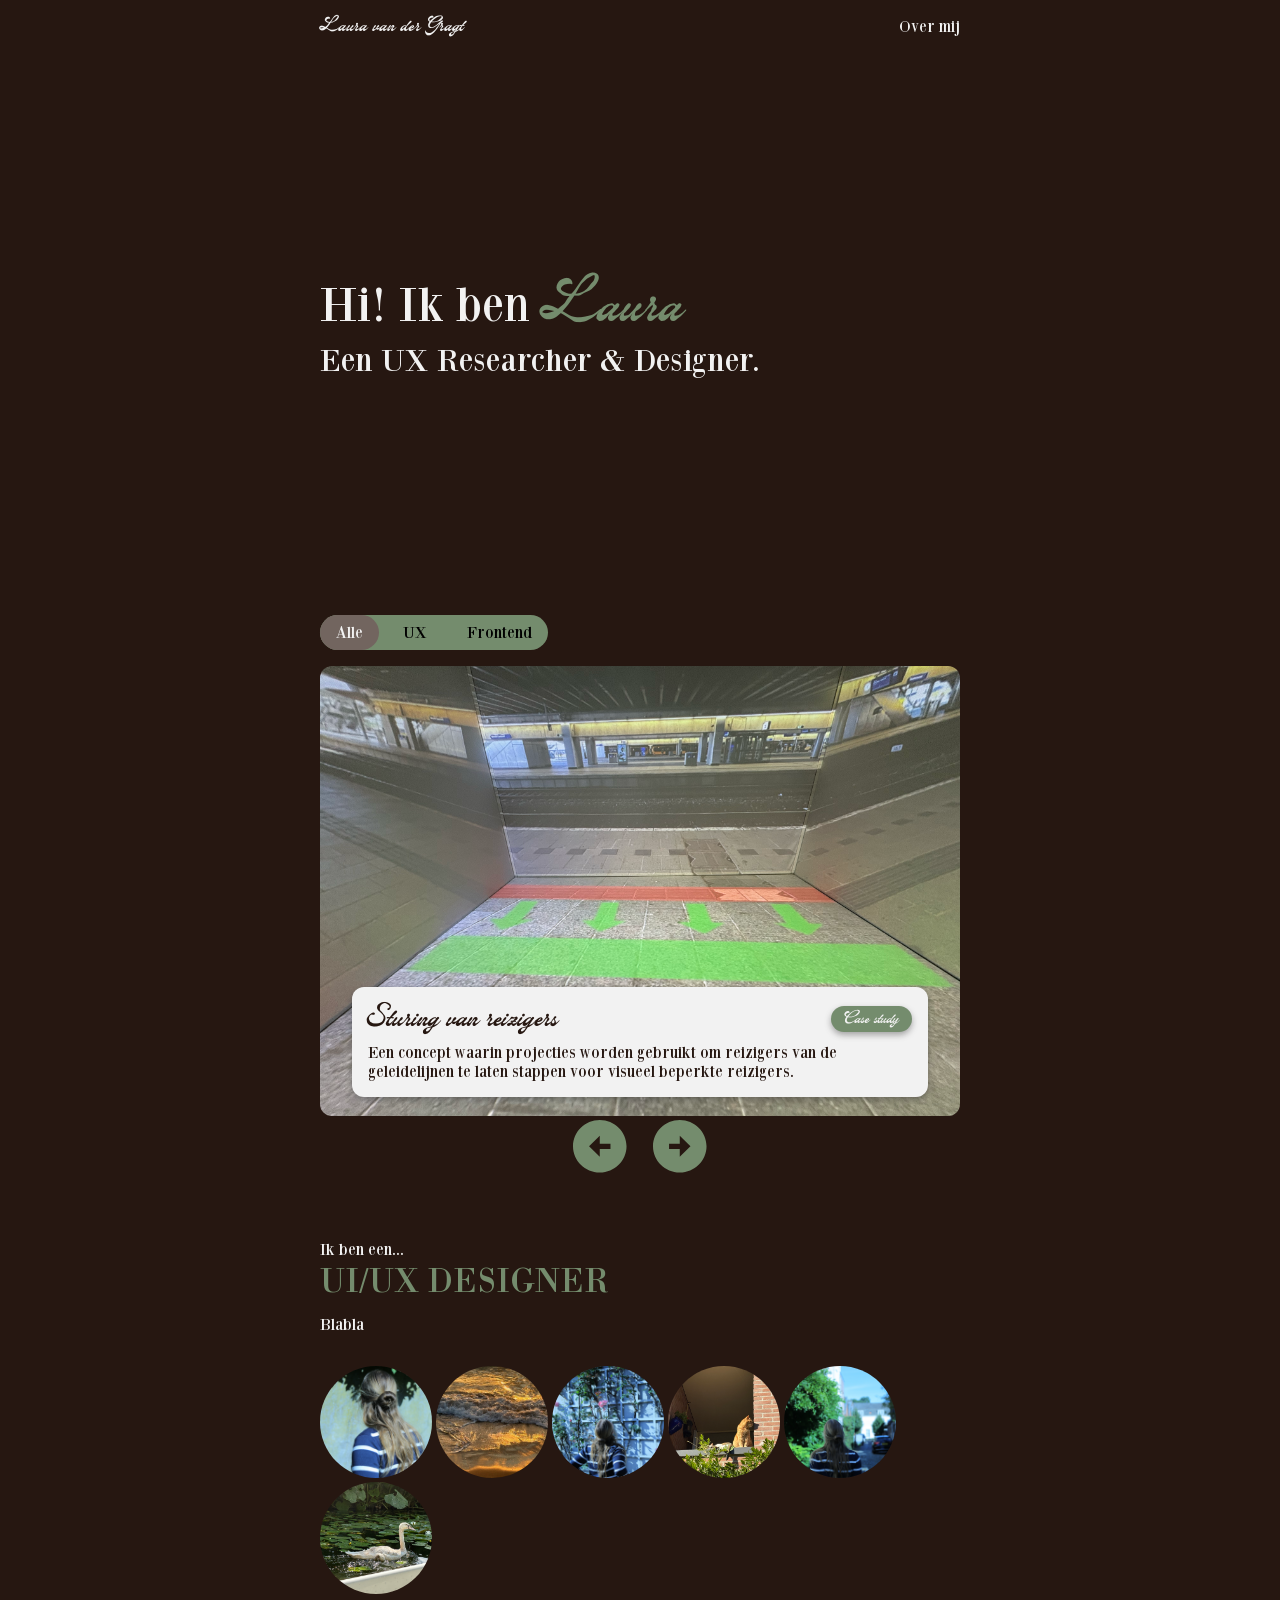
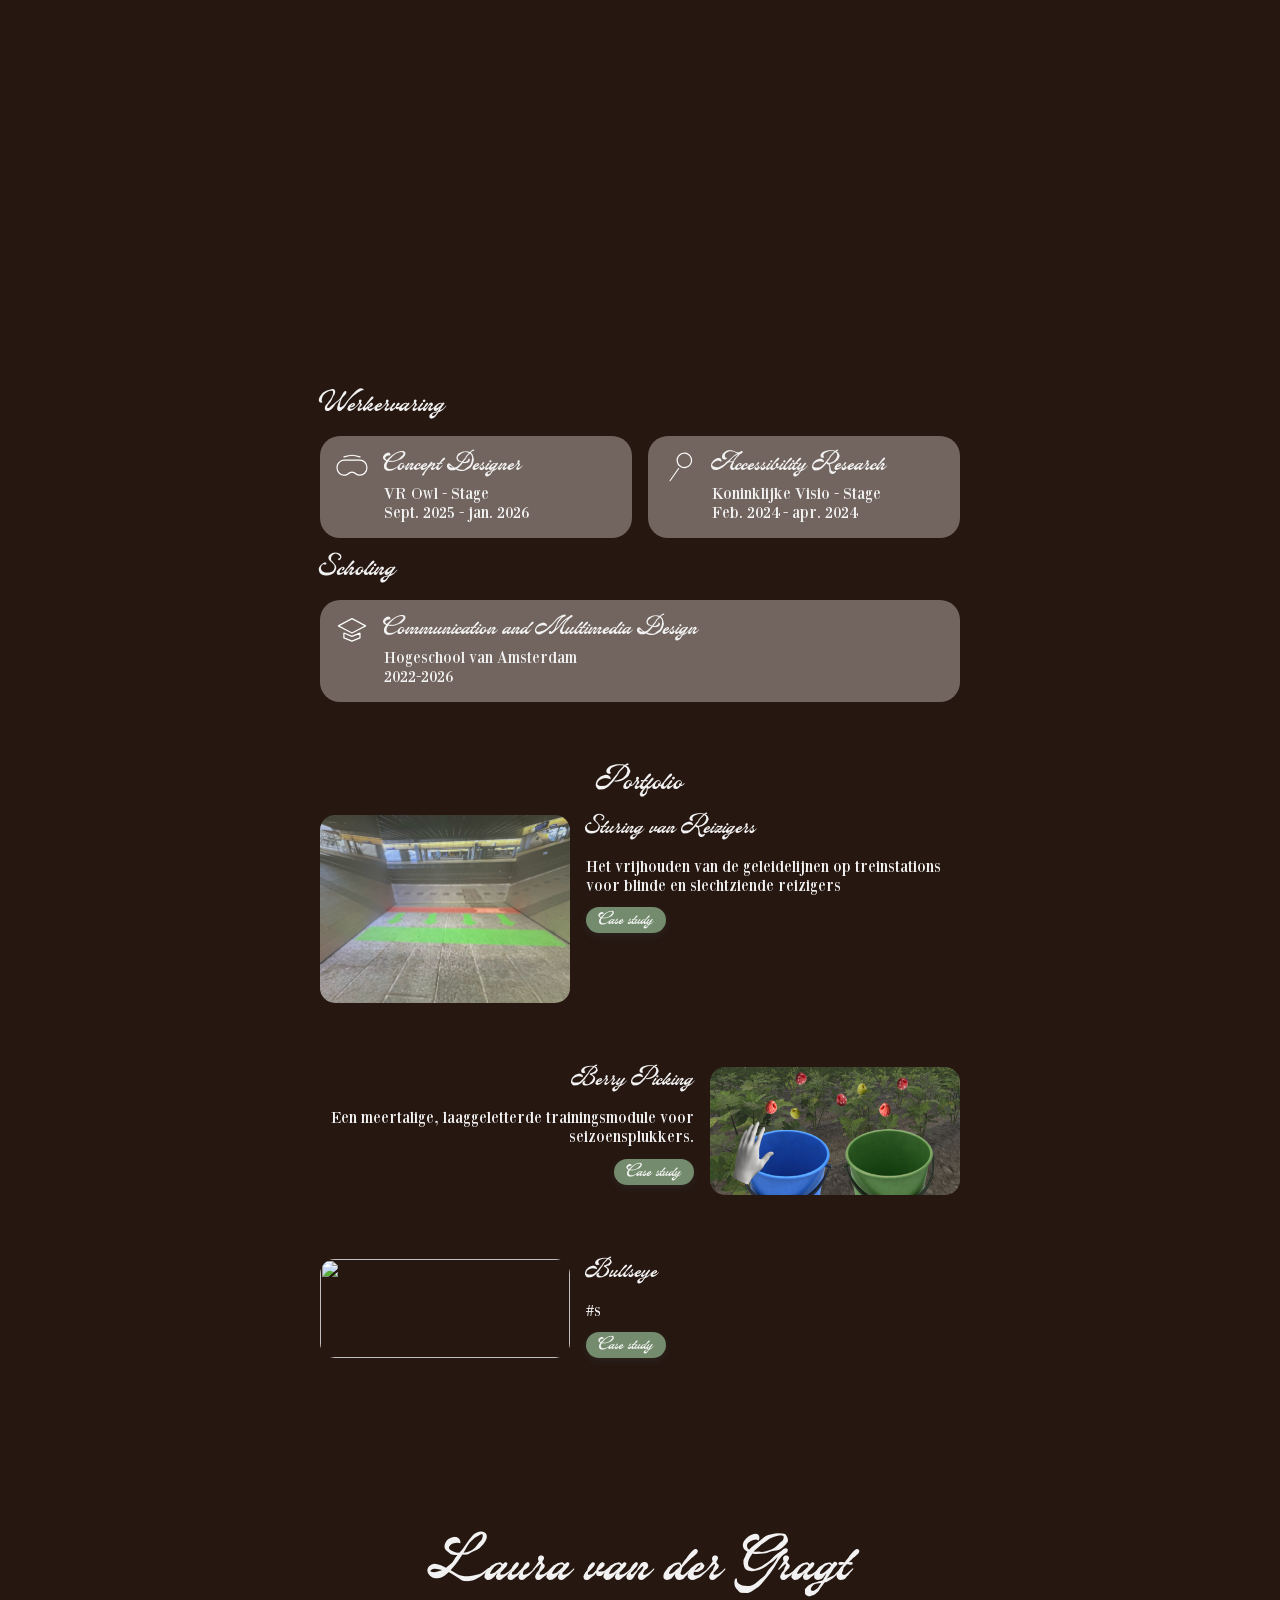
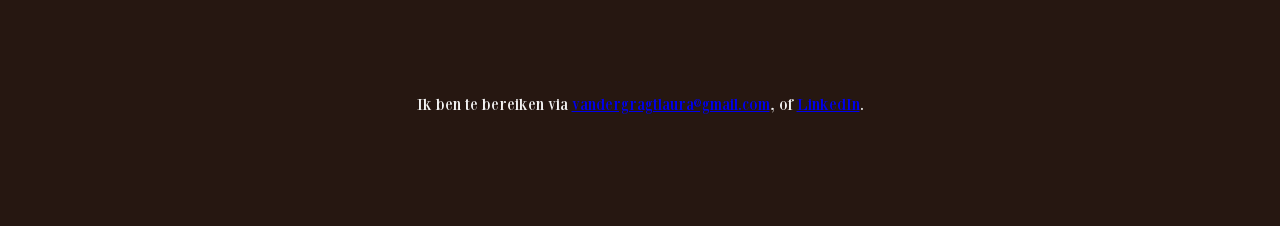
==== index.html @ 611a79f2 "imgabout" ====
<!DOCTYPE html>
<html lang="nl">

<head>
    <title>Laura van der Gragt</title>

    <meta charset="UTF-8">

    <link rel="stylesheet" type="text/css" href="./css/style.css">
    <link rel="stylesheet" type="text/css" href="./css/index.css"> 
    <link rel="icon" type="image/x-icon" href="./img/iconen-versie2/Logo.svg">

    <meta name="viewport" content="width=device-width, initial-scale=1" />
</head>

<body>
    <header>
        <nav>
            <a href="#">Laura van der Gragt</a>
            <ul>
                <li>
                    <a href="#about">Over mij</a>
                </li>
            </ul>   
        </nav>
    </header>

    <main>
        <h1>Portfolio projecten van Laura van der Gragt</h1>

        <section class="intro">
            <h2>Hi! Ik ben <span class="highlight">Laura</span></h2>
            <h3>Een UX Researcher & Designer.</h3>

        
        </section>
        
        <section class="portfolio">
            <nav class="widget">
                <button class="widget-option" data-filter="all">Alle</button>
                <button class="widget-option" data-filter="ux">UX</button>
                <button class="widget-option" data-filter="frontend">Frontend</button>
            </nav>
        
            <section class="project-slider" aria-label="Portfolio projecten">
                <!-- <nav class="widget">
                    <button class="widget-option" data-filter="all">Alle</button>
                    <button class="widget-option" data-filter="code">Code</button>
                    <button class="widget-option" data-filter="ux">UX</button>
                </nav> -->
                
                <article class="project-slide" data-category="ux">
                    <figure>
                        <img src="./img/sturing-1.png" alt="Afbeelding van Sturing van reizigers">
                        <figcaption>
                            <h3>Sturing van reizigers</h2>
                            <p>Een concept waarin projecties worden gebruikt om reizigers van de geleidelijnen te laten stappen voor visueel beperkte reizigers.</p>

                            <a href="./html/sturing.html" class="button-container">Case study</a>
                        </figcaption>
                    </figure>
                </article>

                <article class="project-slide" data-category="ux">
                    <figure>
                        <img src="./img/berrypicking-2.png" alt="Afbeelding van Mario platformer game">
                        <figcaption>
                            <h3>Berry picking in VR</h2>
                            <p>Een meertalige, laaggeletterde trainingsmodule voor seizoensplukkers.</p>

                            <a href="./html/berrypicking.html" class="button-container">Case study</a>
                        </figcaption>
                    </figure>
                </article>

                <article class="project-slide" data-category="frontend">
                    <figure>
                        <img src="./img/Bullseye/Erika-shot.png" alt="Afbeelding van VR project Bullseye">
                        <figcaption>
                            <h3>Bullseye</h2>
                            <p>Bullseye is een VR schietspel waarin 6 targets op je af komen rennen of op je schieten die jij vervolgens eerst neer moet schieten.</p>

                            <a href="./html/bullseye.html" class="button-container">Case study</a>
                        </figcaption>
                    </figure>
                </article>
            </section>

        
            <!-- Knoppen -->
            <nav class="slider-controls" aria-label="Navigatie">
                <button class="prev" aria-label="Vorige project">
                    <img src="./img/icons-2026/arrow-left.svg" alt="Icoon naar links">
                </button>
                <button class="next" aria-label="Volgende project">
                    <img src="./img/icons-2026/arrow-right.svg" alt="Icoon naar rechts">
                </button>
            </nav>
        </section>
        
        <section class="about"  id="about">
            <setion class="headings-outer">
                <h2>
                Ik ben een...
                    <div class="headings-inner">
                        <span>
                            UI/UX Designer <br />
                            UI/UX Researcher <br />
                            Accessibility Designer <br />
                            Immersive Designer <br />
                            Front-end Developer <br />
                        </span>
                    </div>
                </h2>
            </setion>

            <p>Blabla</p>
            
            
            <section class="aboutphoto">
                <img src="./img/about-photos/6R4A8040 2.JPG" alt="">
                <img src="./img/about-photos/4676ab21-da61-4641-99f3-21b4b6122772.JPG" alt="">
                <img src="./img/about-photos/6R4A8093 2.JPG" alt="">
                <img src="./img/about-photos/IMG_2892.jpeg" alt="">
                <img src="./img/about-photos/6R4A8136 2.JPG" alt="">
                <img src="./img/about-photos/IMG_2188.jpeg" alt="">
            </section>

            <section>
                <h3>Werkervaring</h3>
                <ul class="ervaring-grid">
                    <li>
                        <h4>Concept Designer</h4>
                        <img src="img/icons-2026/vr.svg" alt="Icoon van een VR-bril">
                        <p>VR Owl - Stage
                        Sept. 2025 - jan. 2026</p>
                    </li>
                    <li>
                        <h4>Accessibility Research</h4>
                        <img src="img/icons-2026/interview.svg" alt="Icoon van een vergrootglas">
                        <p>Koninklijke Visio - Stage
                        Feb. 2024 - apr. 2024</p>
                    </li>
                </ul>
            </section>

            <section>
                <h3>Scholing</h3>
                <ul class="ervaring-grid">
                    <li>
                        <h4>Communication and Multimedia Design</h4>
                        <img src="img/icons-2026/scholing.svg" alt="Icoon van een afstudeerhoed">
                        <p>Hogeschool van Amsterdam
                        2022-2026</p>
                    </li>
                </ul>
            </section>
        </section>

        <section class="portfolioprojectcontainer">
            <h2>Portfolio</h2>

            <section class="portfolioproject">
                <img src="./img/sturing-1.png" alt="">
                <section>
                    <h3>Sturing van Reizigers</h3>
                    <p>Het vrijhouden van de geleidelijnen op treinstations voor blinde en slechtziende reizigers</p>
                    <a href="./html/sturing.html" class="button-container">Case study</a>
                </section>
                
            </section>

            <section class="portfolioproject">
                <img src="./img/berrypicking-2.png" alt="">
                <section>
                    <h3>Berry Picking</h3>
                    <p>Een meertalige, laaggeletterde trainingsmodule voor seizoensplukkers.</p>
                    <a href="./html/berrypicking.html" class="button-container">Case study</a>
                </section>
                
            </section>

            <section class="portfolioproject">
                <img src="./img/Bullseye/Erika-shot.png" alt="">
                <section>
                    <h3>Bullseye</h3>
                    <p>#s</p>
                    <a href="./html/bullseye.html" class="button-container">Case study</a>
                </section>
                
            </section>

        </section>
         
    </main>

    <footer>
        <h2>Laura van der Gragt</h2>
        <!-- <h3>Socials</h3> -->
        <p>Ik ben te bereiken via <a href= "mailto: vandergragtlaura@gmail.com"> vandergragtlaura@gmail.com</a>, of <a href="https://www.linkedin.com/in/laura-van-der-gragt/" target="_blank">LinkedIn</a>.</p>
    </footer>

    <script src="./js/script.js"></script>
    <script src="./js/contact.js"></script>
</body>
---- css/style.css ----
@charset "UTF-8";

* {
    box-sizing: border-box;
    padding: 0;
    margin: 0;
}

:root {
    --header-color: #F2F2F2;
    --header-hover: #;
    --highlight: #748C6D;

    --main-color: #F2F2F2;
    --main-hover: #;
    
    --background-color: #261711;

    --ervaring-background: #72655F;

    --figcaption-a:#748C6D;
    --figcaption-a-hover: #72655F;

}

@font-face {
    font-family: "BodoniXT";
    src: url(../fonts/BodoniXT.ttf);
}

@font-face {
    font-family: "Montella";
    src: url(../fonts/Montella\ Cracken.otf);
}

body {
    background-color: var(--background-color);
    width: 85%;
    margin: auto;
    /* display: flex; */
    /* align-items: center;
    justify-content: center; */
}

html {
  scroll-behavior: smooth;
}

img {
    width: 100%;
}





h1, h2, h3, h4, p {
    color: var(--header-color);
    font-weight:lighter;
}

h1, h2, h3, h4 {
    font-family: "Montella";
}

p {
    font-family: "BodoniXT";
}  


header {
    position: sticky; 
    z-index: 1000; 
    padding: 1em 0 0 0;
}

/* Stijl voor de navigatie */
header nav {
    display: flex;
    justify-content: space-between; 
    align-items: center; 

    font-size: 1.em;
}

/* Logo */
header nav > a {
    color: var(--main-color);
    text-decoration: none; 

    font-family: "Montella";
}

/* Stijl voor de navigatielinks */
header nav ul {
    list-style: none; 
    display: flex; 
    gap: 1.5rem; 
}

header nav ul a, header nav button {
    font-family: "BodoniXT";

    text-decoration: none; 
    color: var(--main-color); 
    /* font-size: 1rem; */
    /* transition: color 0.3s ease;  */
}

/* header nav ul a:hover, header nav button:hover {
    color: var(--header-hover-color-text); 
} */

main > section {
    margin-top: 4em;
}


.highlight {
    font-family:"Montella";
    color: var(--highlight);
} 

.intro h2, .intro h3 {
    font-family: "BodoniXT";
}


/* Case study knop */
.button-container {
    text-align: center;
    align-self: center;

    display: table;
    margin: 0 0 0 auto;
    right: 0;
    padding: .3em 1em;

    border-radius: 36px;
    background-color: var(--figcaption-a);

    text-decoration: none;
    font-family: "Montella";
    color: var(--main-color);
    font-weight: lighter;
    font-size:smaller;
    
    filter:
    drop-shadow(0 3px 3px #3333336a);
}








.ervaring-grid {
    display: flex;
    justify-content: left;
    align-items: center;

    flex-direction: column;

    gap: 1em;

    margin: 1em 0 1em 0
}

.ervaring-grid li {
    display: grid;
    grid-template-columns: 3em auto;
    grid-template-rows: auto auto;

    width: 100%;

    background-color: var(--ervaring-background);

    padding: 1em;
    border-radius: 20px;
}



.ervaring-grid h4 {
    font-size: 1.2em;
    font-family: "Montella"
}

.ervaring-grid p {
    white-space: pre-line;
    grid-row: 2;
    grid-column: 2;
}

.ervaring-grid li img {
    order: -1;
    width: 2em;

    filter: invert();
}






footer {
    text-align: center; 
    padding: 7em 0; 
    width: 100%;

    color: var(--main-color);
}

footer h2 {
    font-family: "Montella";

    padding-bottom: 2em;
}

@media screen and (min-width: 1100px) {
    .ervaring-grid {
        flex-direction: row;
    }
}

@media screen and (min-width: 800px) {
    body {
        width: 50%;
    }
}
---- css/index.css ----
:root {
    --figcaption: #F2F2F2;
    --figcaption-color: #261711;

    --widget-background: #748C6D;
    --widget-selected: #72655F;
    --widget-selected-text: #F2F2F2;
    --widget-not-selected: transparent;

    --headings-inner: #748C6D;
    

}

h1 {
    position: absolute;
    left: -100em;
}



.intro {
    /* text-align: center; */
    height: 50vh;
    display: flex;
    align-items: left;
    justify-content: center;
    flex-direction: column;
}

h2 {
    font-size: 3em;
    /* height:70px; */
}

.highlight {
    animation: cycle-fonts 4s steps(1, end) infinite;

    padding: .5em .5em 0 0;
    height: 150px;
}

h3 {
    font-size: 2em;
}

h4 {
    font-size: 1.5em;
}


.portfolio {
    position: relative;
}


/* Selectie soort project*/
.widget {
    width: fit-content;

    background-color: var(--widget-background);

    display: flex;
    flex-direction: row;
    gap: 0.5rem;
    /* padding: .1em; */

    border-radius: 30px;

    margin-bottom: 1em;
}

.widget-option {
    border: none;
    padding: 0.5em 1em;

    background-color: var(--widget-not-selected);

    font-size: 1em;

    font-family: "BodoniXT";
    
}

.widget-option.selected {
    background-color: var(--widget-selected);
    color: var(--widget-selected-text);

    border-radius: 30px;

    height:fit-content;

    /* padding: 1em; */
}






/* Container van projecten */
.project-slider {
    position: relative;

    display: flex;
    overflow-x: scroll; 
    overflow-y: hidden; 
    scroll-snap-type: x mandatory; 
    scroll-behavior: smooth; 
    -webkit-overflow-scrolling: touch; /* Zorg ervoor dat het scrollen goed werkt op mobiele apparaten */
}

.project-slide {
    flex: 0 0 100%; 
    scroll-snap-align: start; 
    align-items: center;
    justify-content: center;
    position: relative;
    height: 100%; 
}

.project-slide figure {
    width: 100%;
    height: 100%;
    position: relative;
}

.project-slide img {
    width: 100%;
    height: 50vh;
    object-fit: cover; /* Zorgt dat de afbeelding de ruimte vult zonder vervorming */
    border-radius: 12px;
}




/* Bijtekst bij ieder project */
.project-slide figcaption {
    position: absolute;
    bottom: 5%;
    left: 5%;
    right: 5%;
    width: fit-content;

    display: grid;
    grid-template-columns: 60% 40%;
    grid-template-rows: 2em auto;

    color: var(--figcaption-color);
    background: var(--figcaption); /* Achtergrond voor betere leesbaarheid */
    padding: 1em;
    border-radius: 12px;
    text-align: left;

    filter:
    drop-shadow(0 3px 3px #3333336a);
}

.project-slide h3 {
    font-size: 1.5em;
    /* font-weight: bold; */
    color: var(--figcaption-color);
    font-family: "Montella";

    display: inline-block;
    /* order:-1; */
}

.project-slide p {
    margin-top: 0.5rem;
    font-size: 1rem;
    order: +1;

    /* width: 60%; */

    grid-column: 1 / 3;
    /* grid-column-end: 3: */

    color: var(--figcaption-color);
}



/* .project.slide a.hover {
    background-color: var(--figcaption-a-hover);
} */






/* Pas de algemene container van de scrollbar aan */
.project-slider::-webkit-scrollbar {
    width: 12px; 
    height: 12px;
}

/* Pas de scrollbar track (achtergrond) aan */
.project-slider::-webkit-scrollbar-track {
    background: var(--scrollbar-track-color); 
}

/* Pas het scrollbar duim-element (thumb) aan */
.project-slider::-webkit-scrollbar-thumb {
    background: var(--scrollbar-thumb-color); 
    border-radius: 6px; 
}

/* Pas de hover-stijl aan voor de scrollbar thumb */
.project-slider::-webkit-scrollbar-thumb:hover {
    background: var(--scrollbar-thumb-color-hover); 
}






/* Navigatieknoppen */
.slider-controls {
    display: flex;
    justify-content:center;
}

.slider-controls button {
    cursor: pointer;
    pointer-events: all; /* Maak knoppen klikbaar */
    /* padding: 10px 20px */
    border-radius: 50%;
    /* transition: background 0.3s ease; */

    border: none;
    background-color: transparent;

    margin: 0 1em;

    width: 4em;

}








/* Animatie introductie */
.about h2 {
    font-family: "BodoniXT";
    font-size: 1em;
}


.headings-outer {
    /* height: 100vh; */
    display: flex;
    flex-direction: column;
    justify-content: center;
    /* align-items: center; */
}

.headings-inner {
    /* border: 0px solid #ddd; */
    height: 40px;
    line-height: 40px;
    font-size: 35px;
    text-transform: uppercase;
    overflow: hidden;
}

.headings-inner span {
    position: relative;
    color: var(--headings-inner);
    animation: textrotating 10s ease infinite;
}






/* Foto's about me */
.aboutphoto {
    margin: 2em 0 4em 0;
    /* display: inline-grid; */

    height: 35em;

    animation: imagerotate 50s linear infinite;

    width: 100%;
}

.aboutphoto img {
  width: 7em;
  grid-area: 1/1;
  offset: circle(180px) calc(100%*sibling-index()/sibling-count()) 0deg;
  aspect-ratio: 1;
  border-radius: 50%;
  box-sizing: border-box;

  object-fit: cover;

  transform-origin: 50% 50%;

  animation: imagecounterrotate 50s linear infinite;
}







/* Werkervaring en scholing */
.about h3 {
    font-size: 1.4em;
}

.about > p {
    padding-top: 1em;
}
















/* Portfolio projecten */
.portfolioprojectcontainer h2 {
    text-align: center;
    font-size: 1.5em;
}

.portfolioproject {
    display: grid;

    grid-template-columns: 1.5fr 1fr;
    gap: 1em;

    /* align-items: center; */
    /* justify-content: start; */
    /* justify-content: space-between; */
    /* gap: 1em; */

    margin: 1em 0 4em 0;

    text-align: right;

}

.portfolioproject img {
    /* grid-area: span 3; */

    /* width: 100%; */
    height: 100%;
    /* order: -1; */
    order: 2;

    border-radius: 15px;
} 

.portfolioproject h3 {
    font-size: 1.2em;
}

.portfolioproject section > * {
    margin-bottom: .8em;
}

.portfolioproject:nth-child(2n) {
    grid-template-columns: 1fr 1.5fr;

    text-align:left;
} 

.portfolioproject:nth-child(2n) img{
    order: -1;
}

.portfolioproject:nth-child(2n) .button-container {
    margin: 0 auto 0 0;
}


@keyframes cycle-fonts {
  0% {
    font-family: "Montella";
  }

  25% {
    font-family: Georgia, serif;
  }

  50% {
    font-family: "Courier New", monospace;
  }

  75% {
    font-family: Verdana, sans-serif;
  }

  100% {
    font-family: Arial, sans-serif;
  }
}

@keyframes textrotating {
    0%,
    100% {
        top: 0;
    }
    20% {
        top: 0;
    }
    25% {
        top: -40px;
    }
    45% {
        top: -40px;
    }
    50% {
        top: -80px;
    }
    70% {
        top: -80px;
    }
    75% {
        top: -120px;
    }
    95% {
        top: -120px
    }
}

@keyframes imagerotate {
    0% {
        rotate: 0deg;
    }

    25% {
        rotate: 90deg;
    }

    50% {
        rotate: 180deg;
    }

    75% {
        rotate: 270deg;
    }

    100% {
        rotate: 360deg;
    }
}

@keyframes imagecounterrotate {
    0% {
        transform: rotate(0deg);
    }

    25% {
        transform: rotate(-90deg);
    }

    50% {
        transform: rotate(-180deg);
    }

    75% {
        transform: rotate(-270deg);
    }

    100% {
        transform: rotate(-360deg);
    }
}
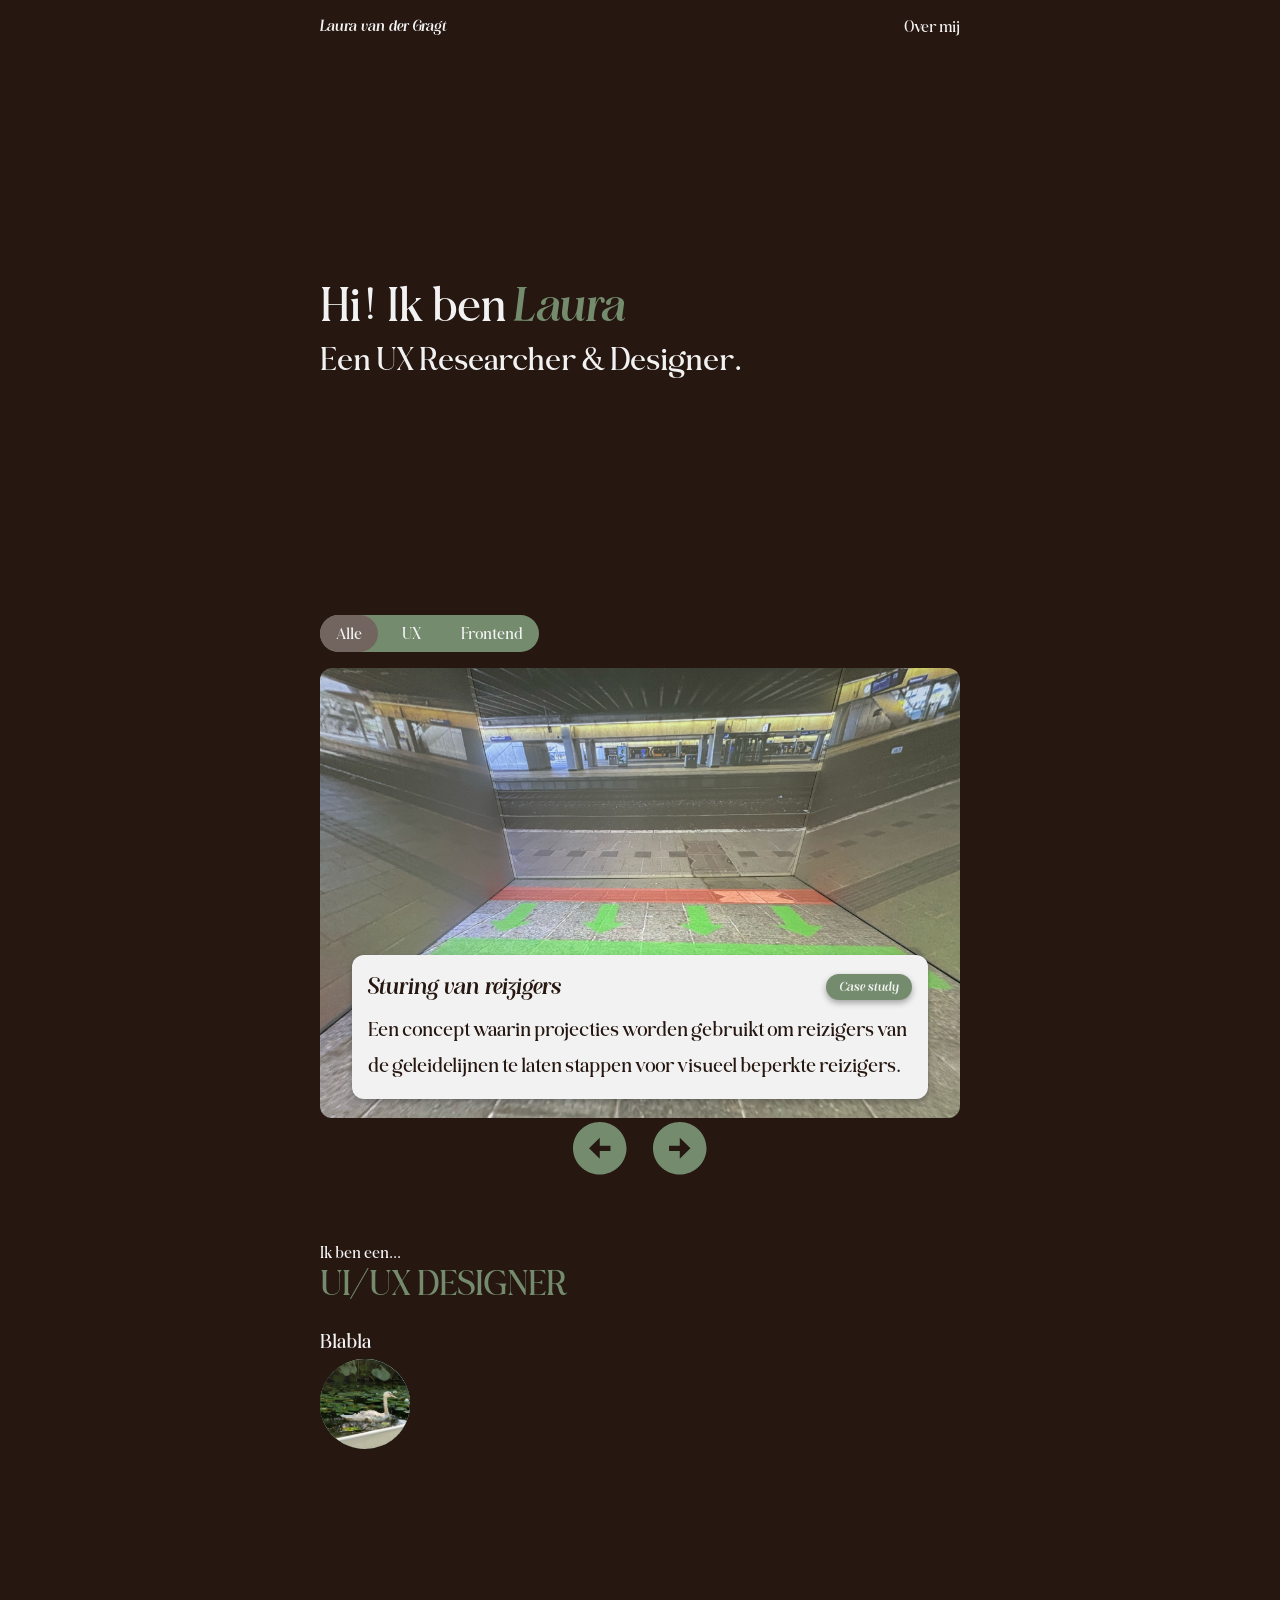
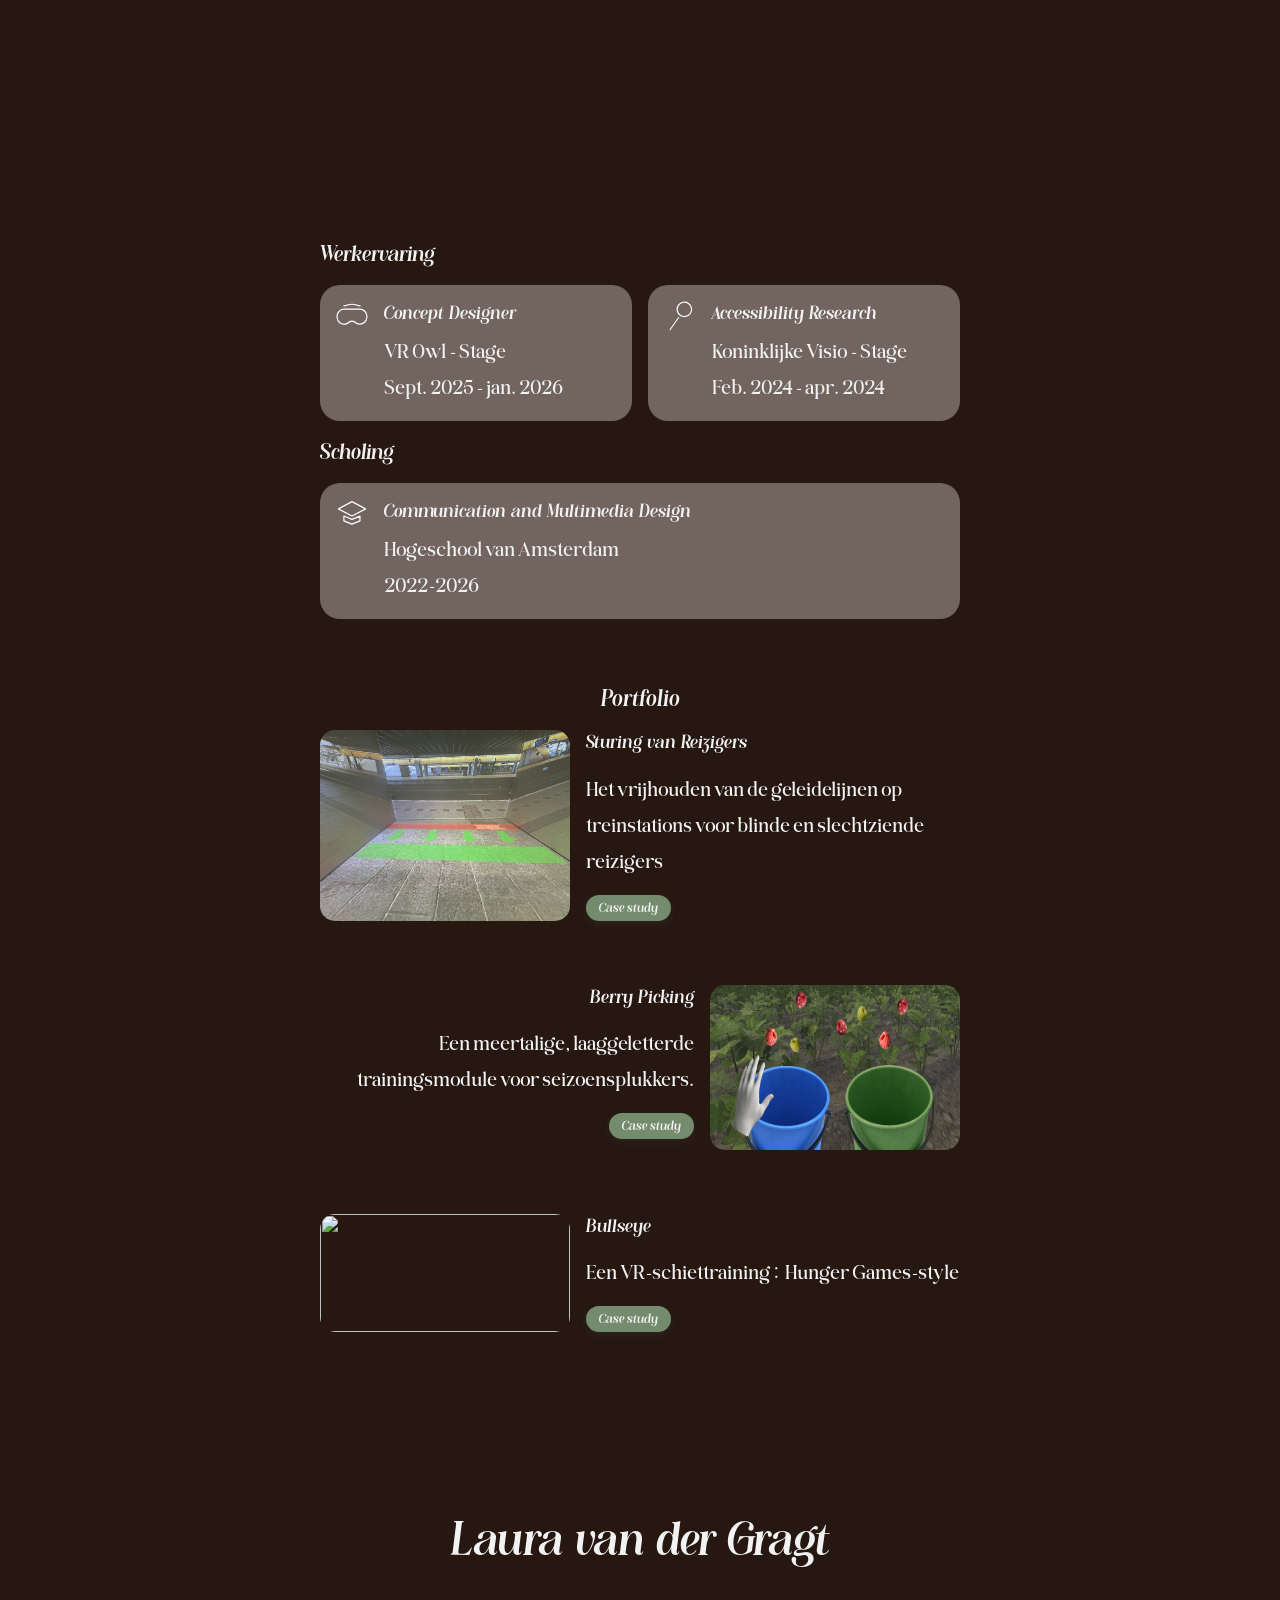
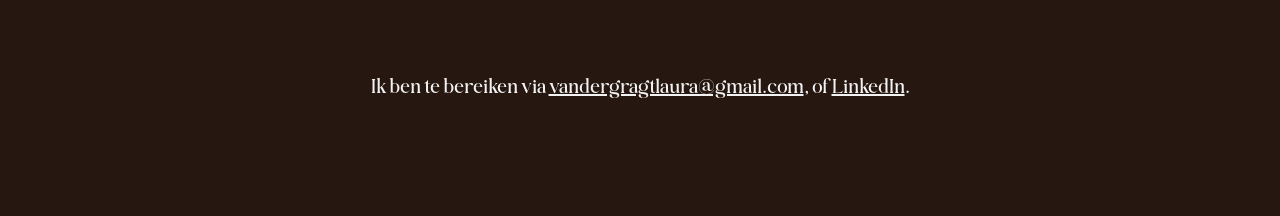
==== commit 82a09936: "case studys" ====
--- a/index.html
+++ b/index.html
@@ -78,7 +78,7 @@
                         <img src="./img/Bullseye/Erika-shot.png" alt="Afbeelding van VR project Bullseye">
                         <figcaption>
                             <h3>Bullseye</h2>
-                            <p>Bullseye is een VR schietspel waarin 6 targets op je af komen rennen of op je schieten die jij vervolgens eerst neer moet schieten.</p>
+                            <p>Een VR-schiettraining: Hunger Games-style</p>
 
                             <a href="./html/bullseye.html" class="button-container">Case study</a>
                         </figcaption>
@@ -184,7 +184,7 @@
                 <img src="./img/Bullseye/Erika-shot.png" alt="">
                 <section>
                     <h3>Bullseye</h3>
-                    <p>#s</p>
+                    <p>Een VR-schiettraining: Hunger Games-style</p>
                     <a href="./html/bullseye.html" class="button-container">Case study</a>
                 </section>
                 
--- a/css/style.css
+++ b/css/style.css
@@ -4,6 +4,8 @@
     box-sizing: border-box;
     padding: 0;
     margin: 0;
+
+    color: var(--main-color);
 }
 
 :root {
@@ -23,14 +25,16 @@
 
 }
 
+/* bodytext */
 @font-face {
     font-family: "BodoniXT";
-    src: url(../fonts/BodoniXT.ttf);
-}
-
+    src: url(../fonts/Belgiano\ Serif\ 2.otf);
+}
+
+/* maintext */
 @font-face {
     font-family: "Montella";
-    src: url(../fonts/Montella\ Cracken.otf);
+    src: url(../fonts/Milesdane.otf);
 }
 
 body {
@@ -59,13 +63,31 @@
     font-weight:lighter;
 }
 
-h1, h2, h3, h4 {
-    font-family: "Montella";
+h1, h2, h3, h4, h5 {
+    font-family: "Montella";
+
+    /* margin: 1em 0; */
+}
+
+h1 {
+    font-size: 30px;
+}
+
+h2 {
+    font-size: 25px;
+}
+
+h3 {
+    font-size: 20px;
 }
 
 p {
     font-family: "BodoniXT";
+    line-height: 1.8em;
+    font-size: 20px;
 }  
+
+
 
 
 header {
@@ -111,9 +133,6 @@
     color: var(--header-hover-color-text); 
 } */
 
-main > section {
-    margin-top: 4em;
-}
 
 
 .highlight {
@@ -204,6 +223,17 @@
 
 
 
+blockquote {
+    border-left: 2px solid var(--highlight);
+    padding-left: 1em;
+    margin: 1em 0;
+
+    font-style: italic;
+    font-size: 25px;
+}
+
+
+
 
 
 footer {
--- a/css/index.css
+++ b/css/index.css
@@ -49,6 +49,11 @@
 }
 
 
+main > section {
+    margin-top: 4em;
+}
+
+
 .portfolio {
     position: relative;
 }
@@ -169,7 +174,7 @@
 
 .project-slide p {
     margin-top: 0.5rem;
-    font-size: 1rem;
+    /* font-size: 1rem; */
     order: +1;
 
     /* width: 60%; */
@@ -284,20 +289,30 @@
 
 /* Foto's about me */
 .aboutphoto {
-    margin: 2em 0 4em 0;
-    /* display: inline-grid; */
-
-    height: 35em;
+    /* margin: 2em 0 4em 0; */
+    display: inline-grid;
+
+    /* justify-content: center; */
+
+    /* height: 60vh; */
+
+    /* margin: 0 auto; */
+
 
     animation: imagerotate 50s linear infinite;
 
-    width: 100%;
+    width: 30em;
+    height: 30em;
+
+    overscroll-behavior-block: contain;
+    /* overflow-wrap: break-word; */
+    
 }
 
 .aboutphoto img {
-  width: 7em;
+  width: 10vh;
   grid-area: 1/1;
-  offset: circle(180px) calc(100%*sibling-index()/sibling-count()) 0deg;
+  offset: circle(30%) calc(100%*sibling-index()/sibling-count()) 0deg;
   aspect-ratio: 1;
   border-radius: 50%;
   box-sizing: border-box;
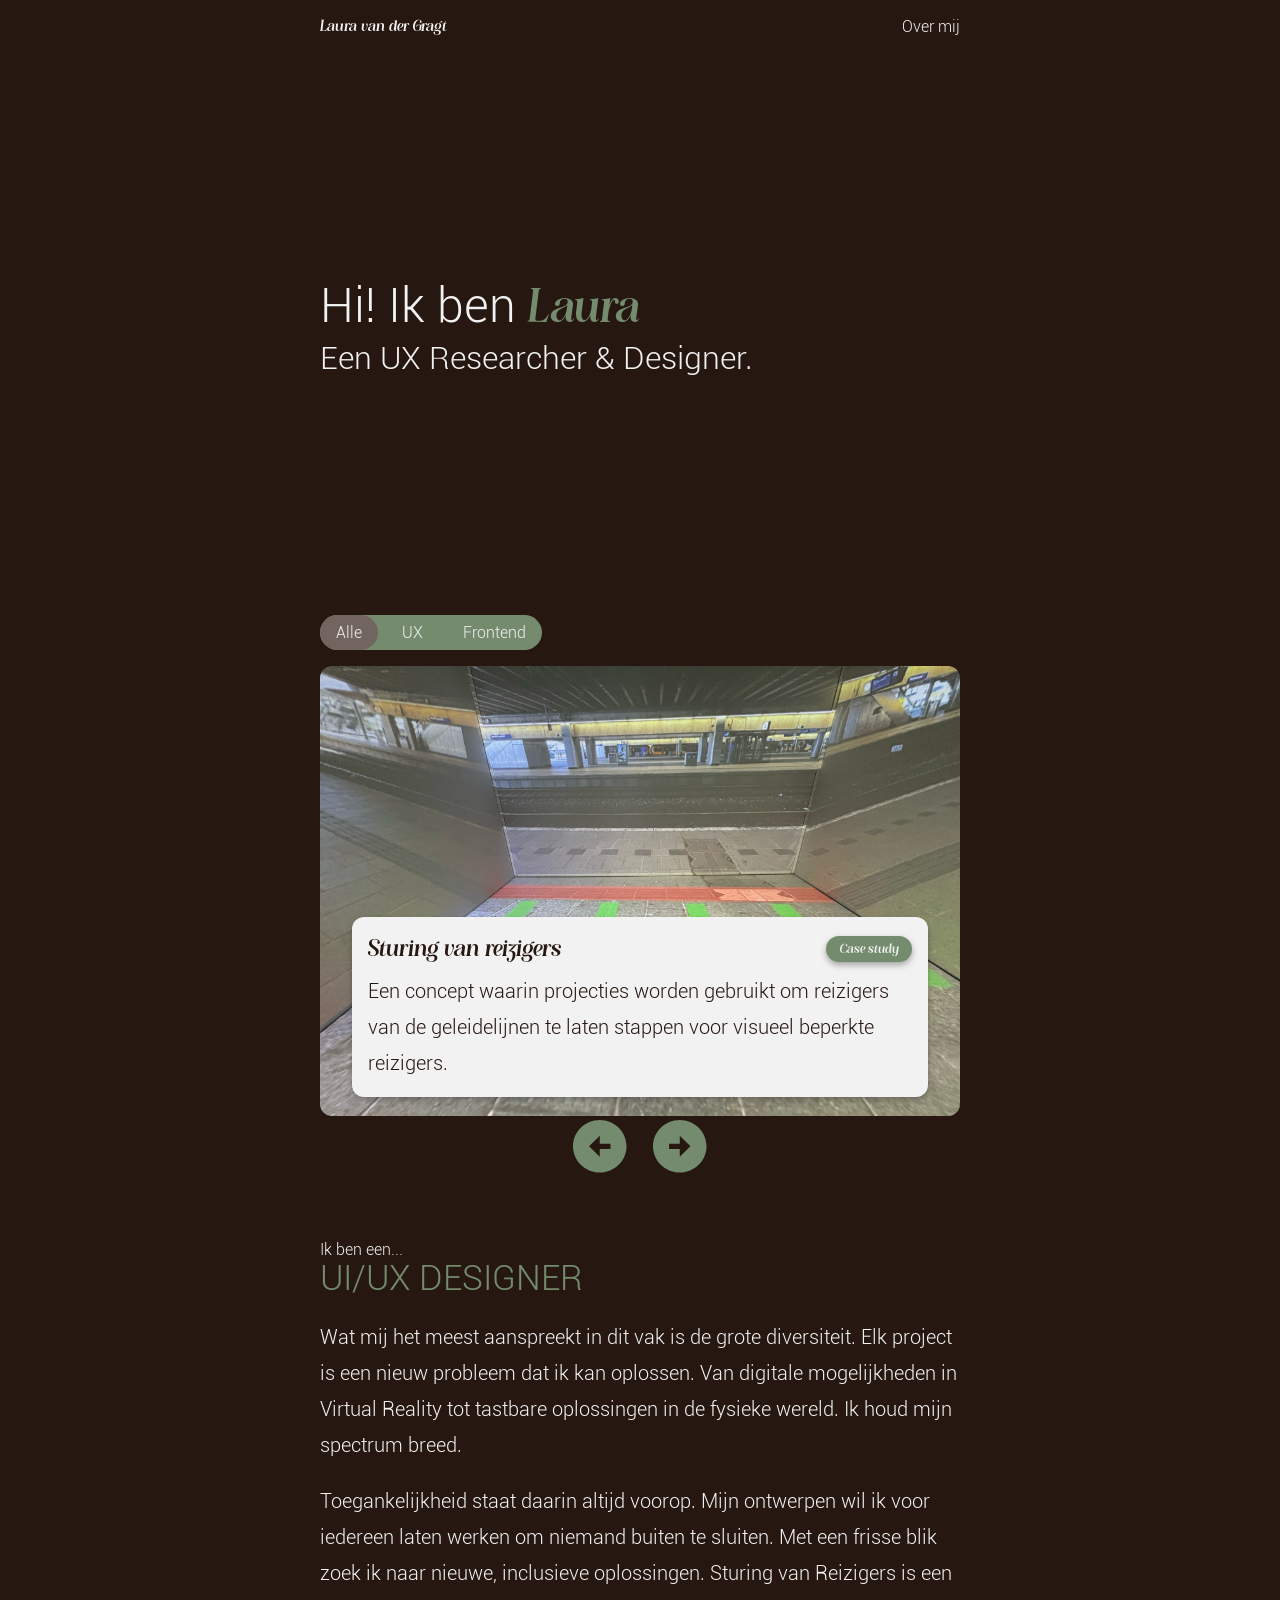
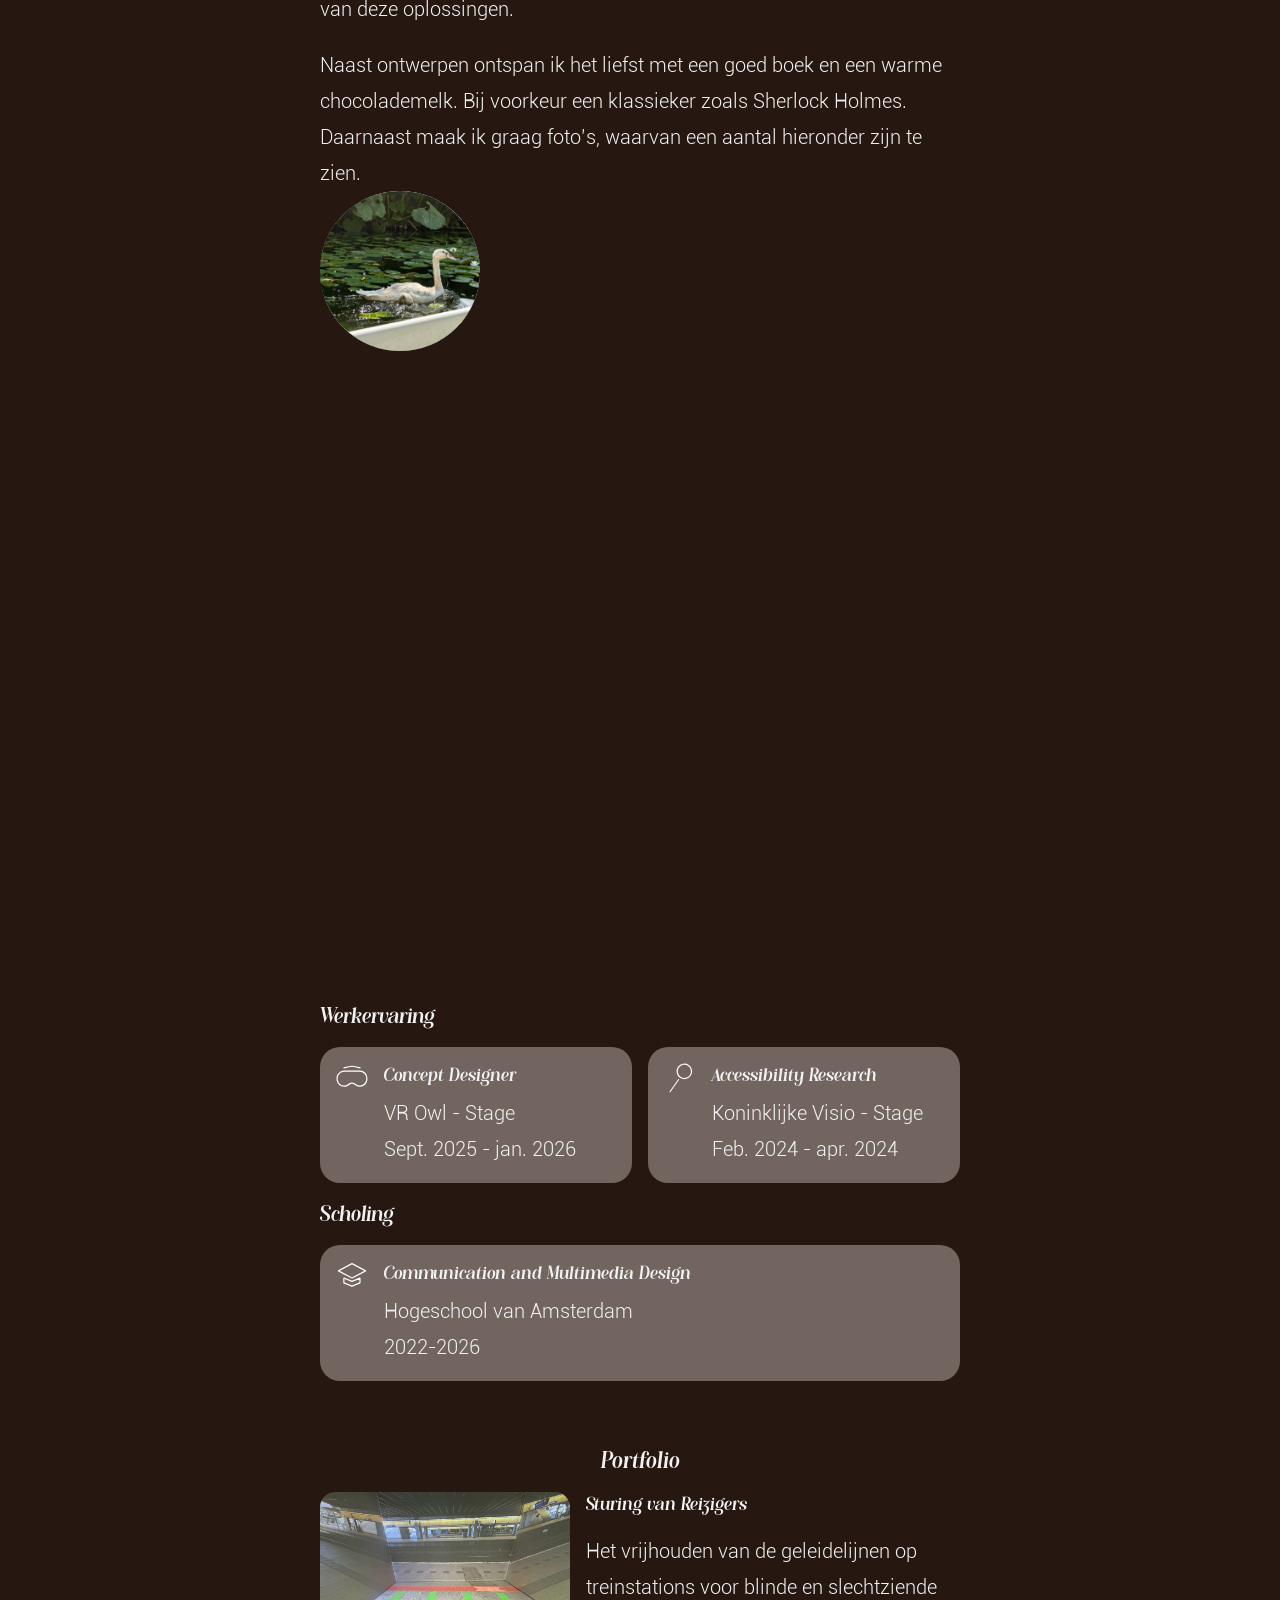
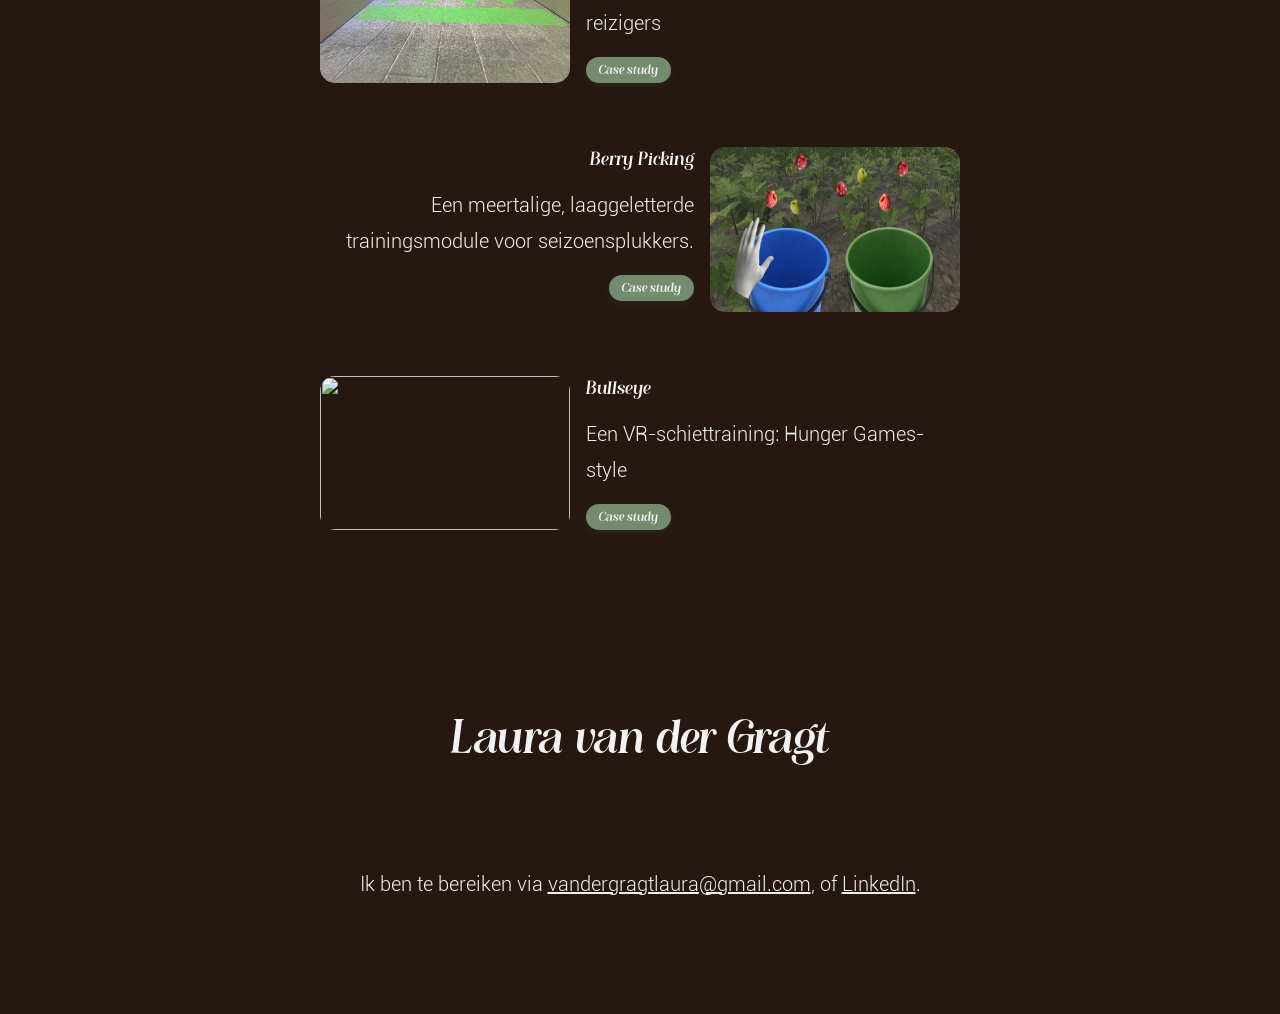
==== commit 29b5efc6: "over mij fix" ====
--- a/index.html
+++ b/index.html
@@ -114,8 +114,9 @@
                 </h2>
             </setion>
 
-            <p>Blabla</p>
-            
+            <p>Wat mij het meest aanspreekt in dit vak is de grote diversiteit. Elk project is een nieuw probleem dat ik kan oplossen. Van digitale mogelijkheden in Virtual Reality tot tastbare oplossingen in de fysieke wereld. Ik houd mijn spectrum breed. </p>
+            <p>Toegankelijkheid staat daarin altijd voorop. Mijn ontwerpen wil ik voor iedereen laten werken om niemand buiten te sluiten. Met een frisse blik zoek ik naar nieuwe, inclusieve oplossingen. Sturing van Reizigers is een van deze oplossingen. </p>
+            <p>Naast ontwerpen ontspan ik het liefst met een goed boek en een warme chocolademelk. Bij voorkeur een klassieker zoals Sherlock Holmes. Daarnaast maak ik graag foto’s, waarvan een aantal hieronder zijn te zien.</p>
             
             <section class="aboutphoto">
                 <img src="./img/about-photos/6R4A8040 2.JPG" alt="">
--- a/css/style.css
+++ b/css/style.css
@@ -28,10 +28,10 @@
 /* bodytext */
 @font-face {
     font-family: "BodoniXT";
-    src: url(../fonts/Belgiano\ Serif\ 2.otf);
-}
-
-/* maintext */
+    src: url(../fonts/Roboto-Light.ttf);
+}
+
+/* headers */
 @font-face {
     font-family: "Montella";
     src: url(../fonts/Milesdane.otf);
@@ -70,7 +70,7 @@
 }
 
 h1 {
-    font-size: 30px;
+    font-size: 40px;
 }
 
 h2 {
@@ -83,9 +83,14 @@
 
 p {
     font-family: "BodoniXT";
+    /* font-family: Arial, Helvetica, sans-serif; */
     line-height: 1.8em;
     font-size: 20px;
 }  
+
+i {
+    padding-right: 4px;
+}
 
 
 
--- a/css/index.css
+++ b/css/index.css
@@ -11,6 +11,42 @@
     
 
 }
+
+/* cycle fonts  */
+
+@font-face {
+    font-family: "font1";
+    src: url(../fonts/rotatingtext/against\ regular.ttf);
+}
+
+@font-face {
+    font-family: "font2";
+    src: url(../fonts/rotatingtext/Makcasa-Regular.ttf);
+}
+
+@font-face {
+    font-family: "font3";
+    src: url(../fonts/rotatingtext/Vogue-Regular.otf);
+}
+
+@font-face {
+    font-family: "font4";
+    src: url(../fonts/rotatingtext/Recoleta-RegularDEMO.otf);
+}
+
+@font-face {
+    font-family: "font5";
+    src: url(../fonts/rotatingtext/Relationship\ of\ mÇlodrame.ttf);
+}
+
+
+
+
+
+
+
+
+
 
 h1 {
     position: absolute;
@@ -289,28 +325,17 @@
 
 /* Foto's about me */
 .aboutphoto {
-    /* margin: 2em 0 4em 0; */
     display: inline-grid;
 
-    /* justify-content: center; */
-
-    /* height: 60vh; */
-
-    /* margin: 0 auto; */
-
-
-    animation: imagerotate 50s linear infinite;
-
-    width: 30em;
-    height: 30em;
+    width: 100%;
+    height: 50vh;
 
     overscroll-behavior-block: contain;
-    /* overflow-wrap: break-word; */
     
 }
 
 .aboutphoto img {
-  width: 10vh;
+  width: 7em;
   grid-area: 1/1;
   offset: circle(30%) calc(100%*sibling-index()/sibling-count()) 0deg;
   aspect-ratio: 1;
@@ -321,7 +346,6 @@
 
   transform-origin: 50% 50%;
 
-  animation: imagecounterrotate 50s linear infinite;
 }
 
 
@@ -411,25 +435,42 @@
 }
 
 
+
+
+
+@media screen and (min-width: 1100px) {
+    .aboutphoto {
+        height: 90vh;
+        animation: imagerotate 50s linear infinite;
+    }
+    .aboutphoto img {
+        width: 10em;
+        animation: imagecounterrotate 50s linear infinite;
+    }
+}
+
+
+
+
 @keyframes cycle-fonts {
   0% {
-    font-family: "Montella";
+    font-family: 'Gill Sans MT';
   }
 
   25% {
-    font-family: Georgia, serif;
+    font-family: Arial, Helvetica, sans-serif;
   }
 
   50% {
-    font-family: "Courier New", monospace;
+    font-family: Georgia;
   }
 
   75% {
-    font-family: Verdana, sans-serif;
+    font-family: 'Trebuchet MS';
   }
 
   100% {
-    font-family: Arial, sans-serif;
+    font-family: 'Franklin Gothic Medium', 'Arial Narrow', Arial, sans-serif;
   }
 }
 
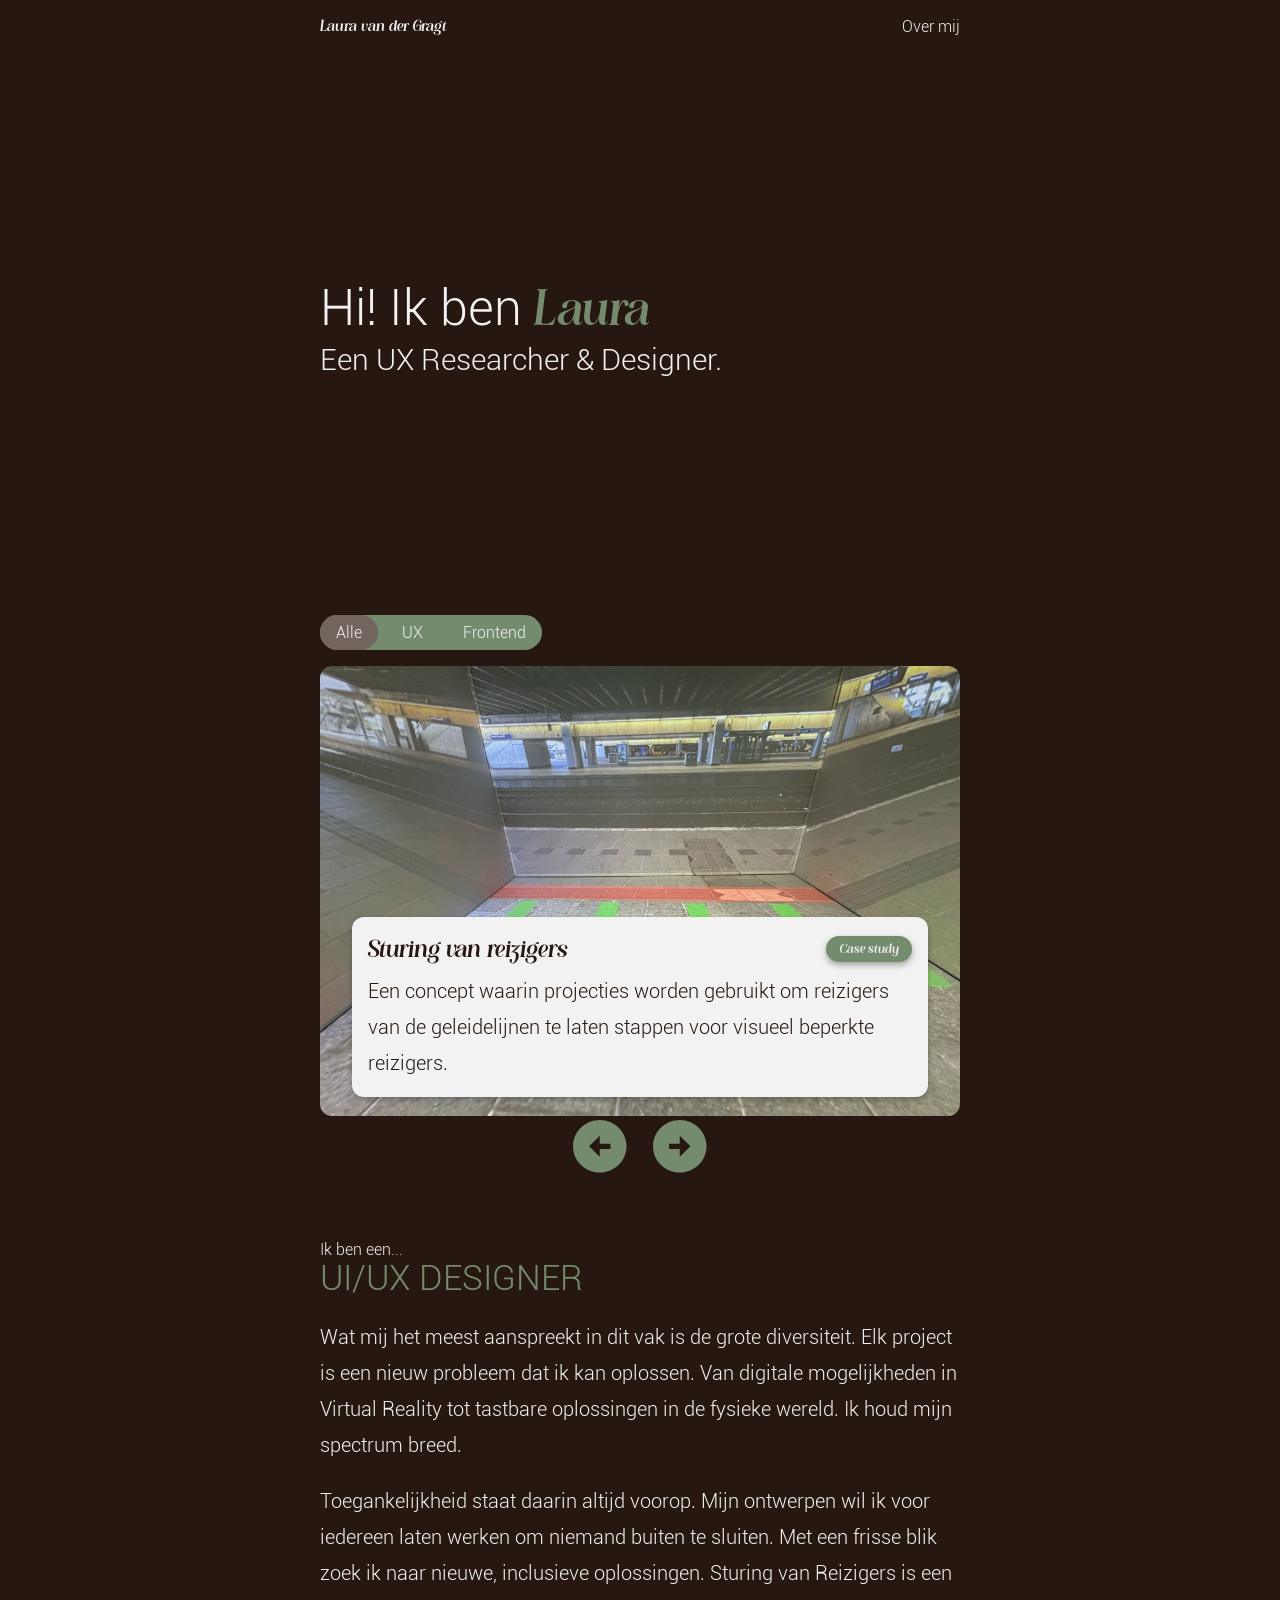
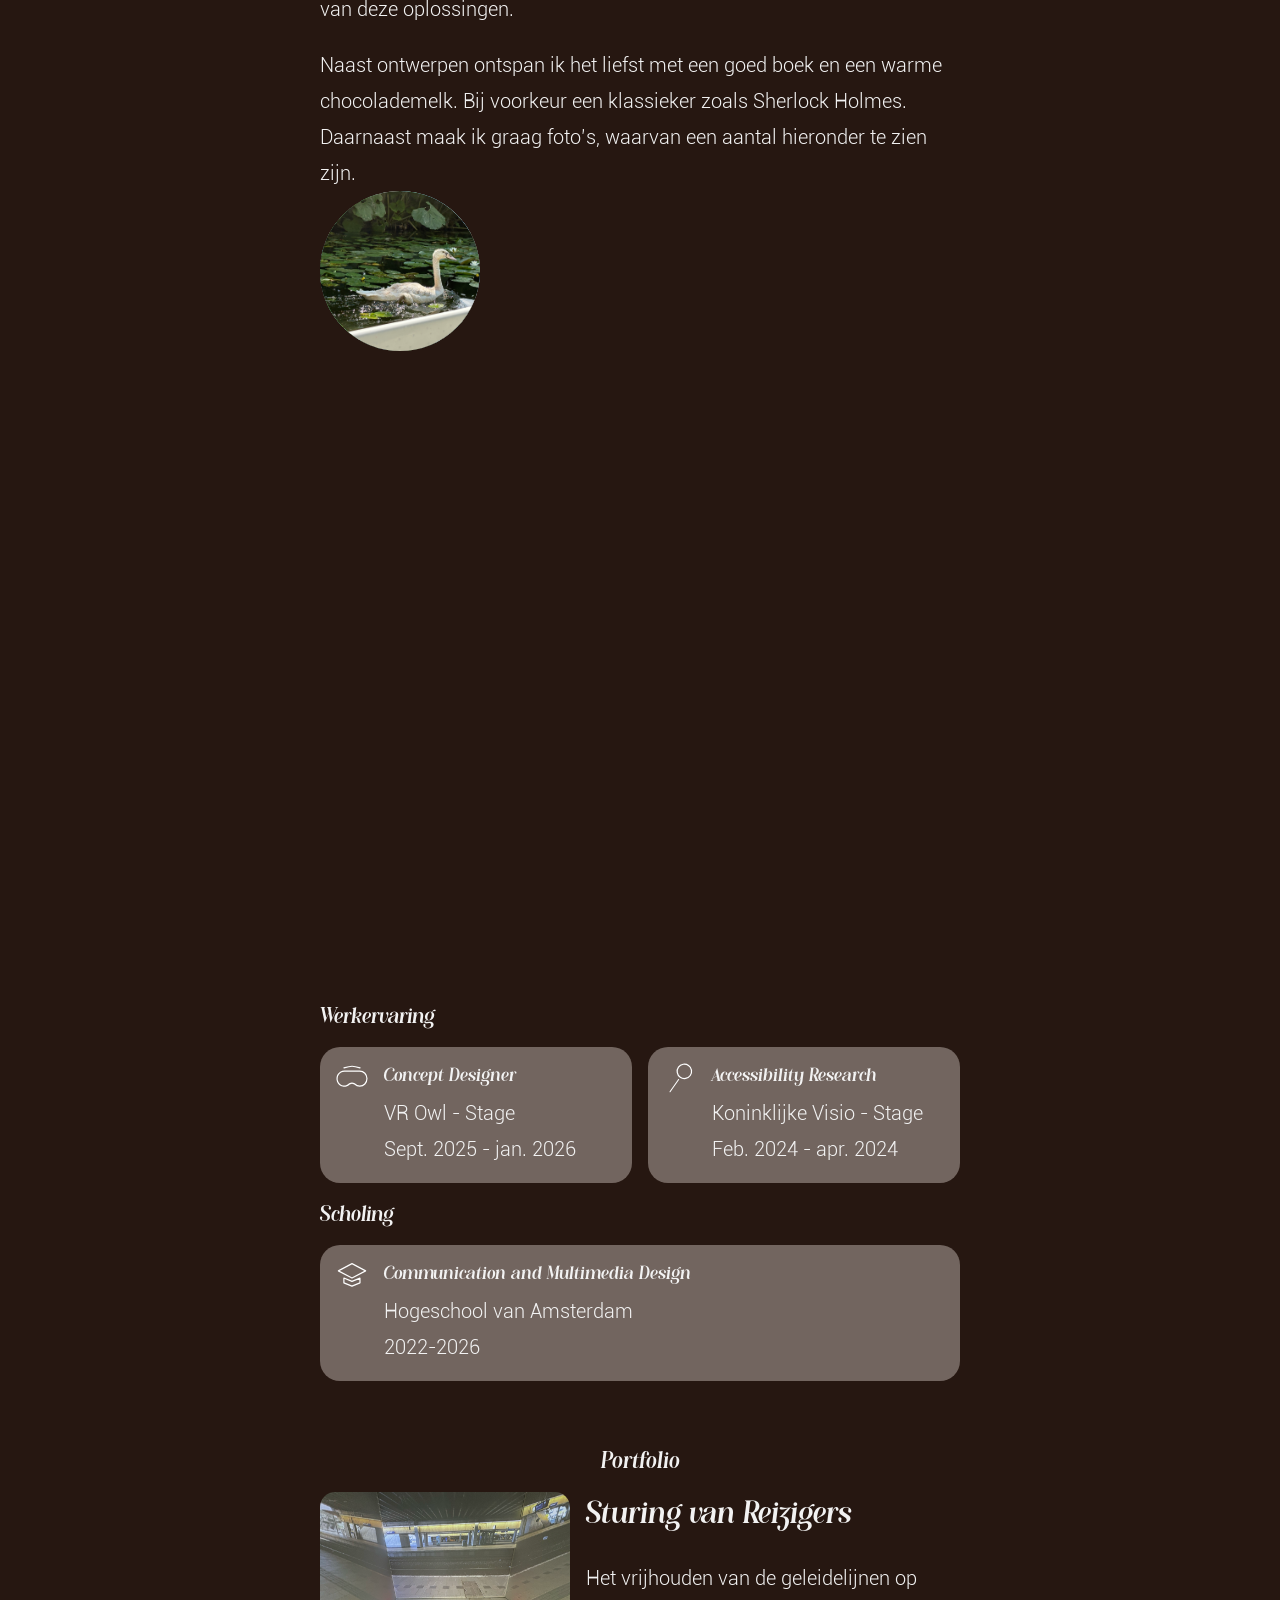
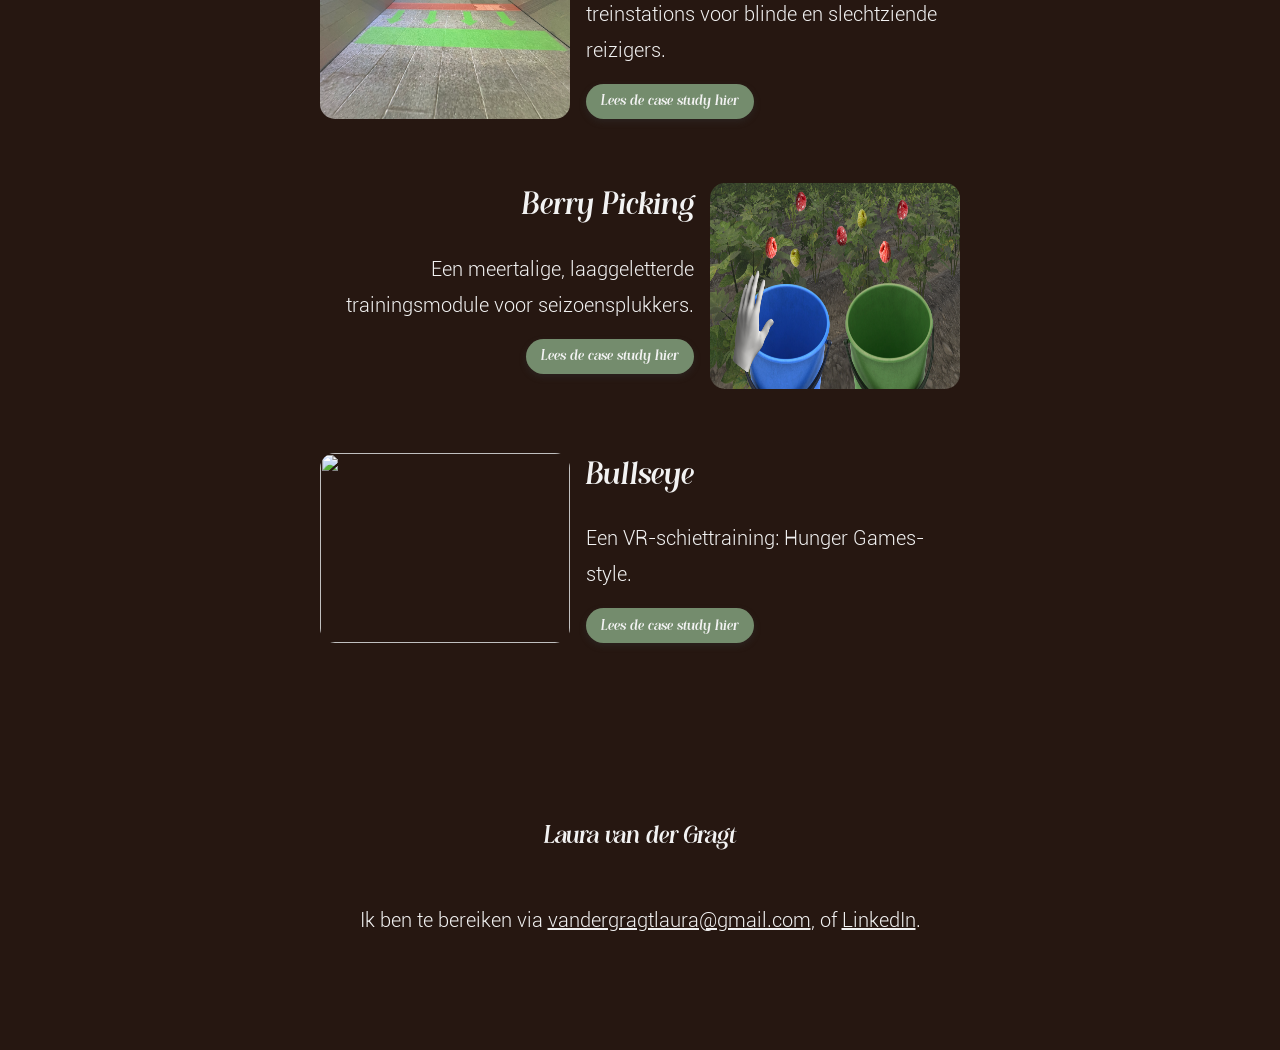
==== commit a13affce: "changes font" ====
--- a/index.html
+++ b/index.html
@@ -116,7 +116,7 @@
 
             <p>Wat mij het meest aanspreekt in dit vak is de grote diversiteit. Elk project is een nieuw probleem dat ik kan oplossen. Van digitale mogelijkheden in Virtual Reality tot tastbare oplossingen in de fysieke wereld. Ik houd mijn spectrum breed. </p>
             <p>Toegankelijkheid staat daarin altijd voorop. Mijn ontwerpen wil ik voor iedereen laten werken om niemand buiten te sluiten. Met een frisse blik zoek ik naar nieuwe, inclusieve oplossingen. Sturing van Reizigers is een van deze oplossingen. </p>
-            <p>Naast ontwerpen ontspan ik het liefst met een goed boek en een warme chocolademelk. Bij voorkeur een klassieker zoals Sherlock Holmes. Daarnaast maak ik graag foto’s, waarvan een aantal hieronder zijn te zien.</p>
+            <p>Naast ontwerpen ontspan ik het liefst met een goed boek en een warme chocolademelk. Bij voorkeur een klassieker zoals Sherlock Holmes. Daarnaast maak ik graag foto’s, waarvan een aantal hieronder te zien zijn.</p>
             
             <section class="aboutphoto">
                 <img src="./img/about-photos/6R4A8040 2.JPG" alt="">
@@ -165,8 +165,8 @@
                 <img src="./img/sturing-1.png" alt="">
                 <section>
                     <h3>Sturing van Reizigers</h3>
-                    <p>Het vrijhouden van de geleidelijnen op treinstations voor blinde en slechtziende reizigers</p>
-                    <a href="./html/sturing.html" class="button-container">Case study</a>
+                    <p>Het vrijhouden van de geleidelijnen op treinstations voor blinde en slechtziende reizigers.</p>
+                    <a href="./html/sturing.html" class="button-container">Lees de case study hier</a>
                 </section>
                 
             </section>
@@ -176,7 +176,7 @@
                 <section>
                     <h3>Berry Picking</h3>
                     <p>Een meertalige, laaggeletterde trainingsmodule voor seizoensplukkers.</p>
-                    <a href="./html/berrypicking.html" class="button-container">Case study</a>
+                    <a href="./html/berrypicking.html" class="button-container">Lees de case study hier</a>
                 </section>
                 
             </section>
@@ -185,8 +185,8 @@
                 <img src="./img/Bullseye/Erika-shot.png" alt="">
                 <section>
                     <h3>Bullseye</h3>
-                    <p>Een VR-schiettraining: Hunger Games-style</p>
-                    <a href="./html/bullseye.html" class="button-container">Case study</a>
+                    <p>Een VR-schiettraining: Hunger Games-style.</p>
+                    <a href="./html/bullseye.html" class="button-container">Lees de case study hier</a>
                 </section>
                 
             </section>
--- a/css/style.css
+++ b/css/style.css
@@ -145,9 +145,6 @@
     color: var(--highlight);
 } 
 
-.intro h2, .intro h3 {
-    font-family: "BodoniXT";
-}
 
 
 /* Case study knop */
--- a/css/index.css
+++ b/css/index.css
@@ -52,6 +52,7 @@
     position: absolute;
     left: -100em;
 }
+
 
 
 
@@ -64,9 +65,13 @@
     flex-direction: column;
 }
 
-h2 {
-    font-size: 3em;
-    /* height:70px; */
+
+.intro h2 {
+    font-size: 50px;
+}
+
+.intro h3 {
+    font-size: 30px;
 }
 
 .highlight {
@@ -76,10 +81,6 @@
     height: 150px;
 }
 
-h3 {
-    font-size: 2em;
-}
-
 h4 {
     font-size: 1.5em;
 }
@@ -87,6 +88,10 @@
 
 main > section {
     margin-top: 4em;
+}
+
+.intro h2, .intro h3 {
+    font-family: "BodoniXT";
 }
 
 
@@ -199,7 +204,7 @@
 }
 
 .project-slide h3 {
-    font-size: 1.5em;
+    font-size: 20px;
     /* font-weight: bold; */
     color: var(--figcaption-color);
     font-family: "Montella";
@@ -219,6 +224,8 @@
     /* grid-column-end: 3: */
 
     color: var(--figcaption-color);
+
+    font-size: 18px;
 }
 
 
@@ -384,61 +391,52 @@
     font-size: 1.5em;
 }
 
+
 .portfolioproject {
-    display: grid;
-
-    grid-template-columns: 1.5fr 1fr;
-    gap: 1em;
-
-    /* align-items: center; */
-    /* justify-content: start; */
-    /* justify-content: space-between; */
-    /* gap: 1em; */
-
-    margin: 1em 0 4em 0;
-
-    text-align: right;
-
+    display: flex;
+    flex-direction: column;
+
+    margin-top: 1em;
 }
 
 .portfolioproject img {
-    /* grid-area: span 3; */
-
-    /* width: 100%; */
-    height: 100%;
-    /* order: -1; */
-    order: 2;
-
     border-radius: 15px;
-} 
+
+    height: 30vh;
+
+    margin: 1em 0;
+    
+}
 
 .portfolioproject h3 {
-    font-size: 1.2em;
-}
-
-.portfolioproject section > * {
-    margin-bottom: .8em;
-}
-
-.portfolioproject:nth-child(2n) {
-    grid-template-columns: 1fr 1.5fr;
-
-    text-align:left;
-} 
-
-.portfolioproject:nth-child(2n) img{
-    order: -1;
-}
-
-.portfolioproject:nth-child(2n) .button-container {
-    margin: 0 auto 0 0;
-}
-
+    font-size: 1.5em;
+
+}
+
+.portfolioproject .button-container {
+    /* display: block; */
+    padding: .5em 1em;
+    margin-top: 1em;
+    margin-bottom: 1em;
+
+    font-size: 15px;
+}
 
 
 
 
 @media screen and (min-width: 1100px) {
+    .project-slide h3 {
+        font-size: 25px;
+    }
+    
+    .project-slide p {
+        font-size: 20px;
+    }
+
+
+
+
     .aboutphoto {
         height: 90vh;
         animation: imagerotate 50s linear infinite;
@@ -447,6 +445,47 @@
         width: 10em;
         animation: imagecounterrotate 50s linear infinite;
     }
+
+    .portfolioproject {
+        display: grid;
+        grid-template-columns: 1.5fr 1fr;
+        gap: 1em;
+
+        margin: 1em 0 4em 0;
+
+        text-align: right;
+
+    }
+
+    .portfolioproject img {
+        height: 100%;
+        order: 2;
+
+        margin: 0;
+    } 
+
+    .portfolioproject h3 {
+        font-size: 2em;
+    }
+
+    .portfolioproject section > * {
+        margin-bottom: .8em;
+    }
+
+    .portfolioproject:nth-child(2n) {
+        grid-template-columns: 1fr 1.5fr;
+
+        text-align:left;
+    } 
+
+    .portfolioproject:nth-child(2n) img{
+        order: -1;
+    }
+
+    .portfolioproject:nth-child(2n) .button-container {
+        margin: 0 auto 0 0;
+    }
+
 }
 
 
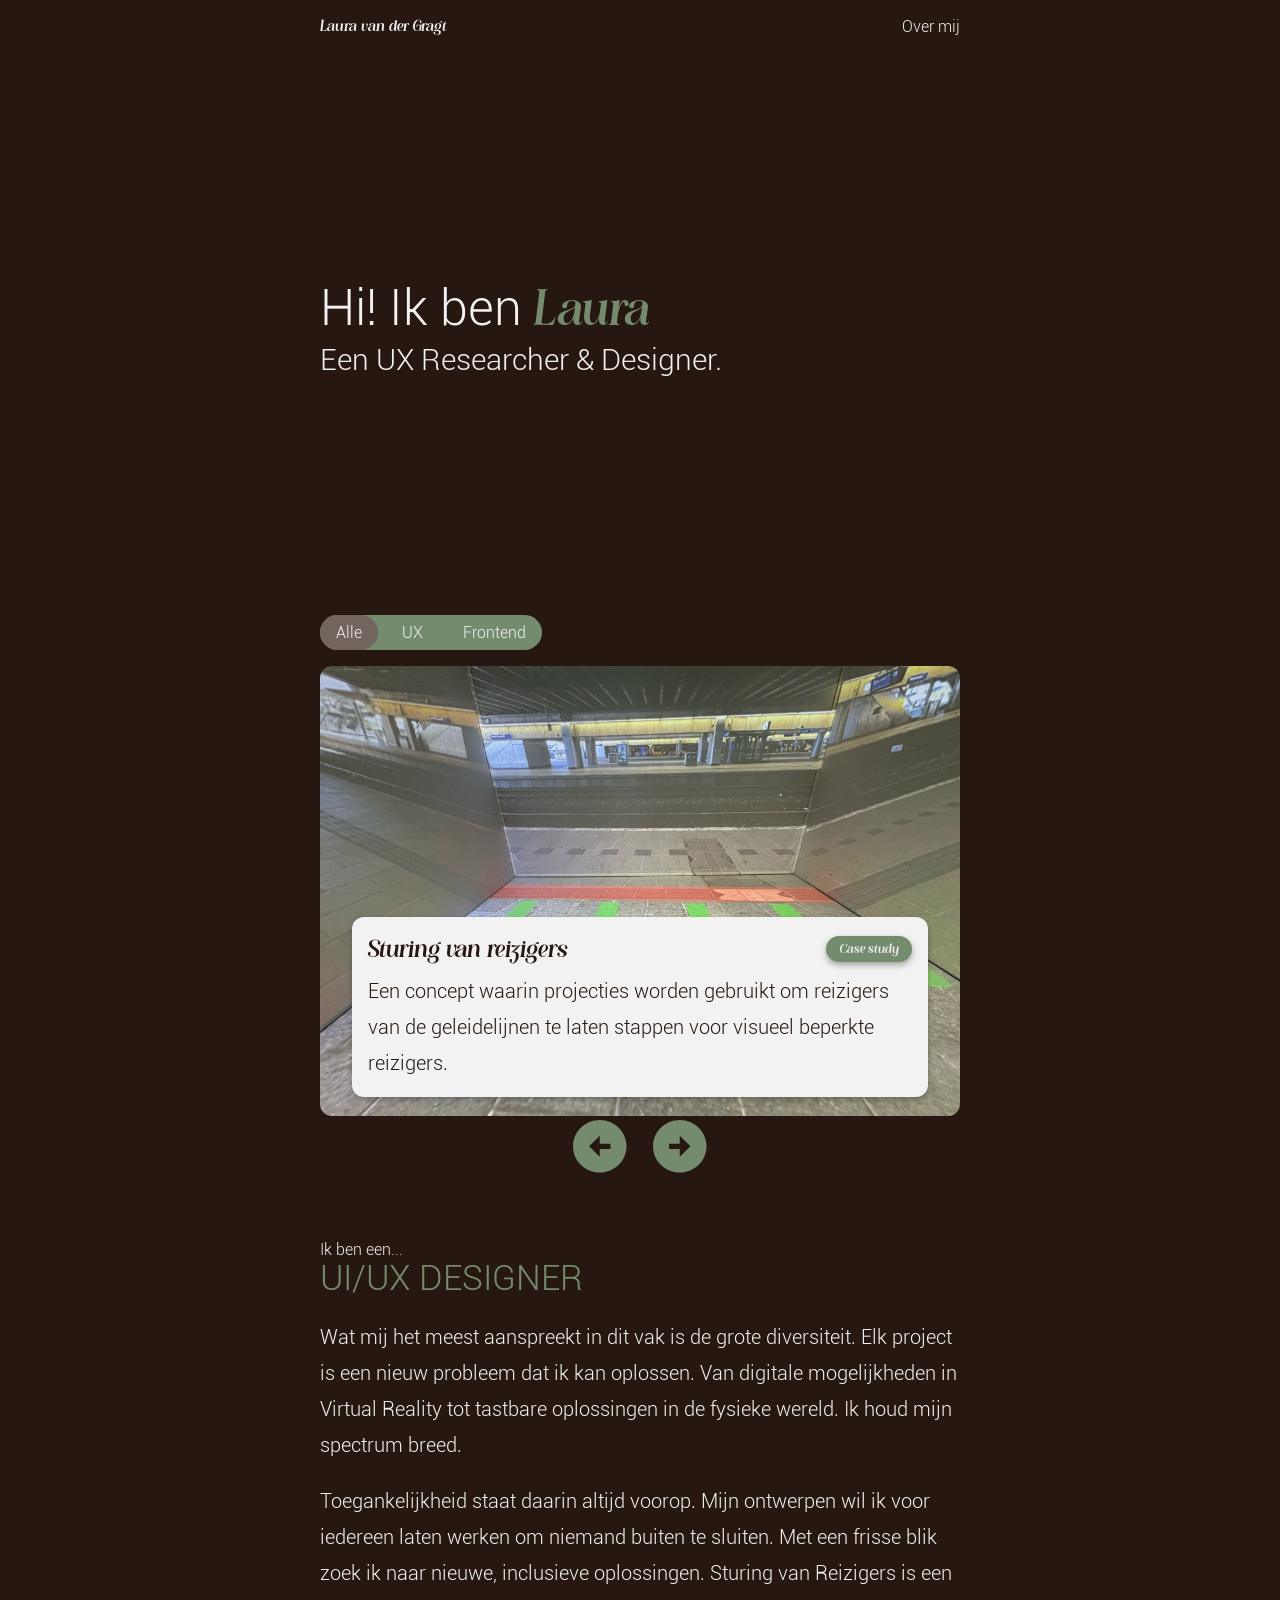
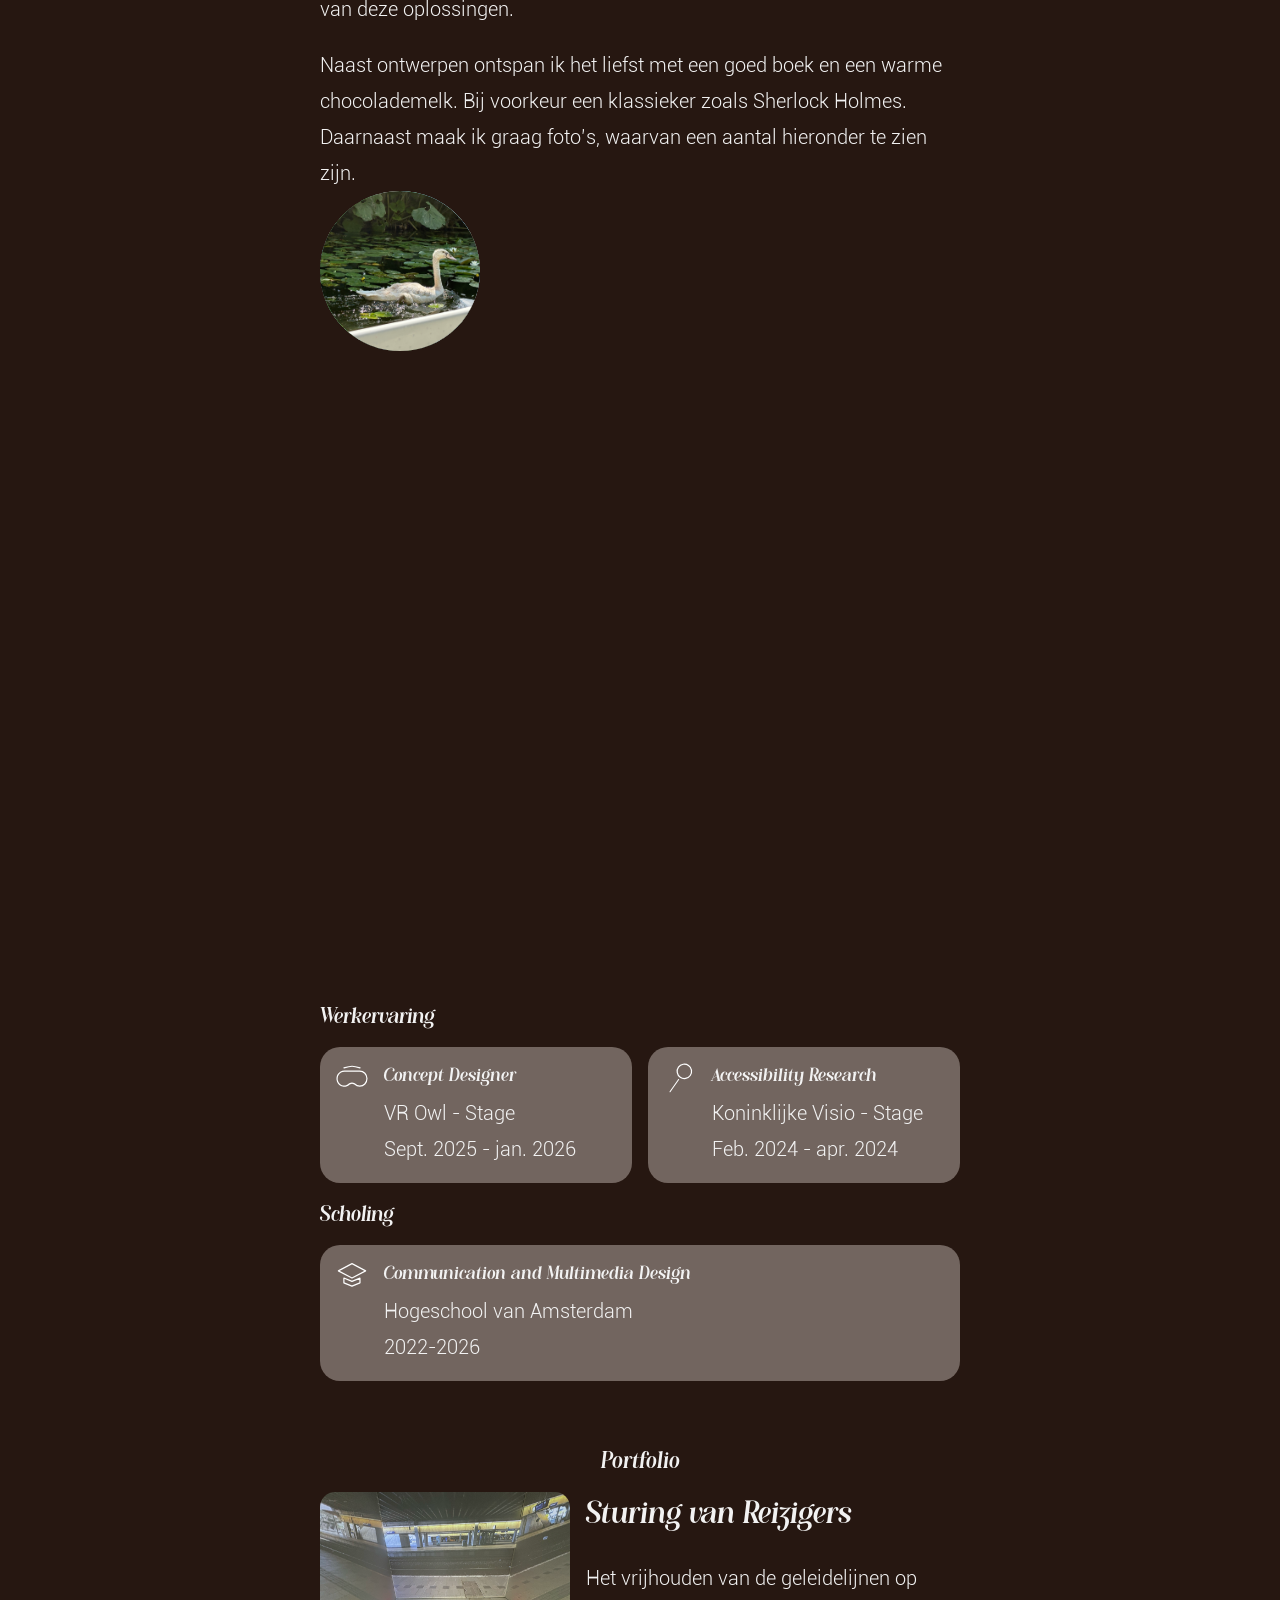
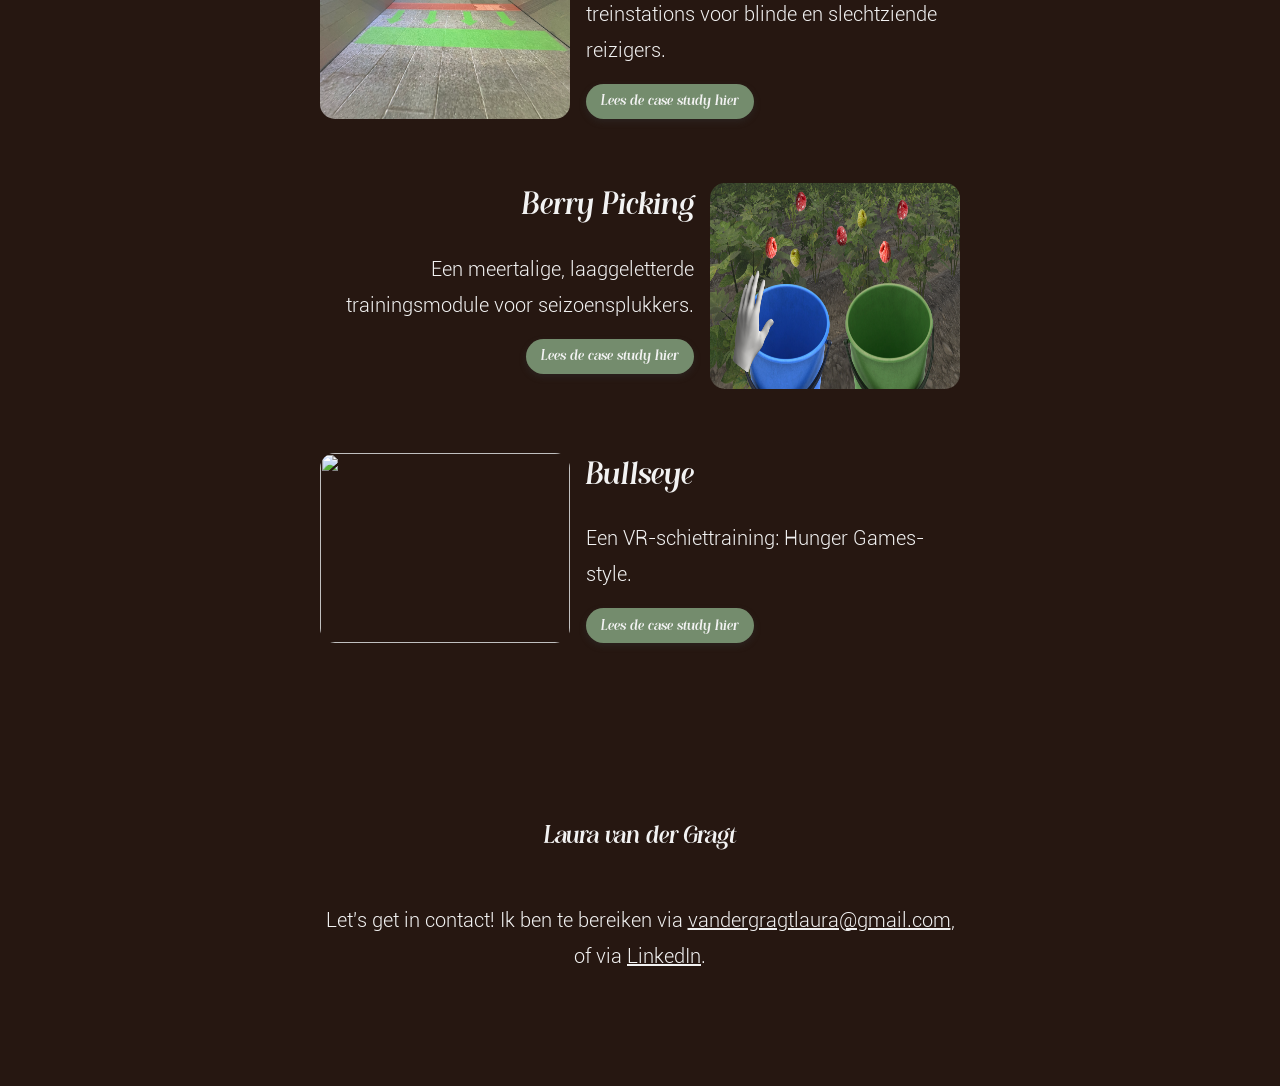
==== commit 6df2a2c8: "tekst footer" ====
--- a/index.html
+++ b/index.html
@@ -198,7 +198,7 @@
     <footer>
         <h2>Laura van der Gragt</h2>
         <!-- <h3>Socials</h3> -->
-        <p>Ik ben te bereiken via <a href= "mailto: vandergragtlaura@gmail.com"> vandergragtlaura@gmail.com</a>, of <a href="https://www.linkedin.com/in/laura-van-der-gragt/" target="_blank">LinkedIn</a>.</p>
+        <p>Let's get in contact! Ik ben te bereiken via <a href= "mailto: vandergragtlaura@gmail.com"> vandergragtlaura@gmail.com</a>, of via <a href="https://www.linkedin.com/in/laura-van-der-gragt/" target="_blank">LinkedIn</a>.</p>
     </footer>
 
     <script src="./js/script.js"></script>
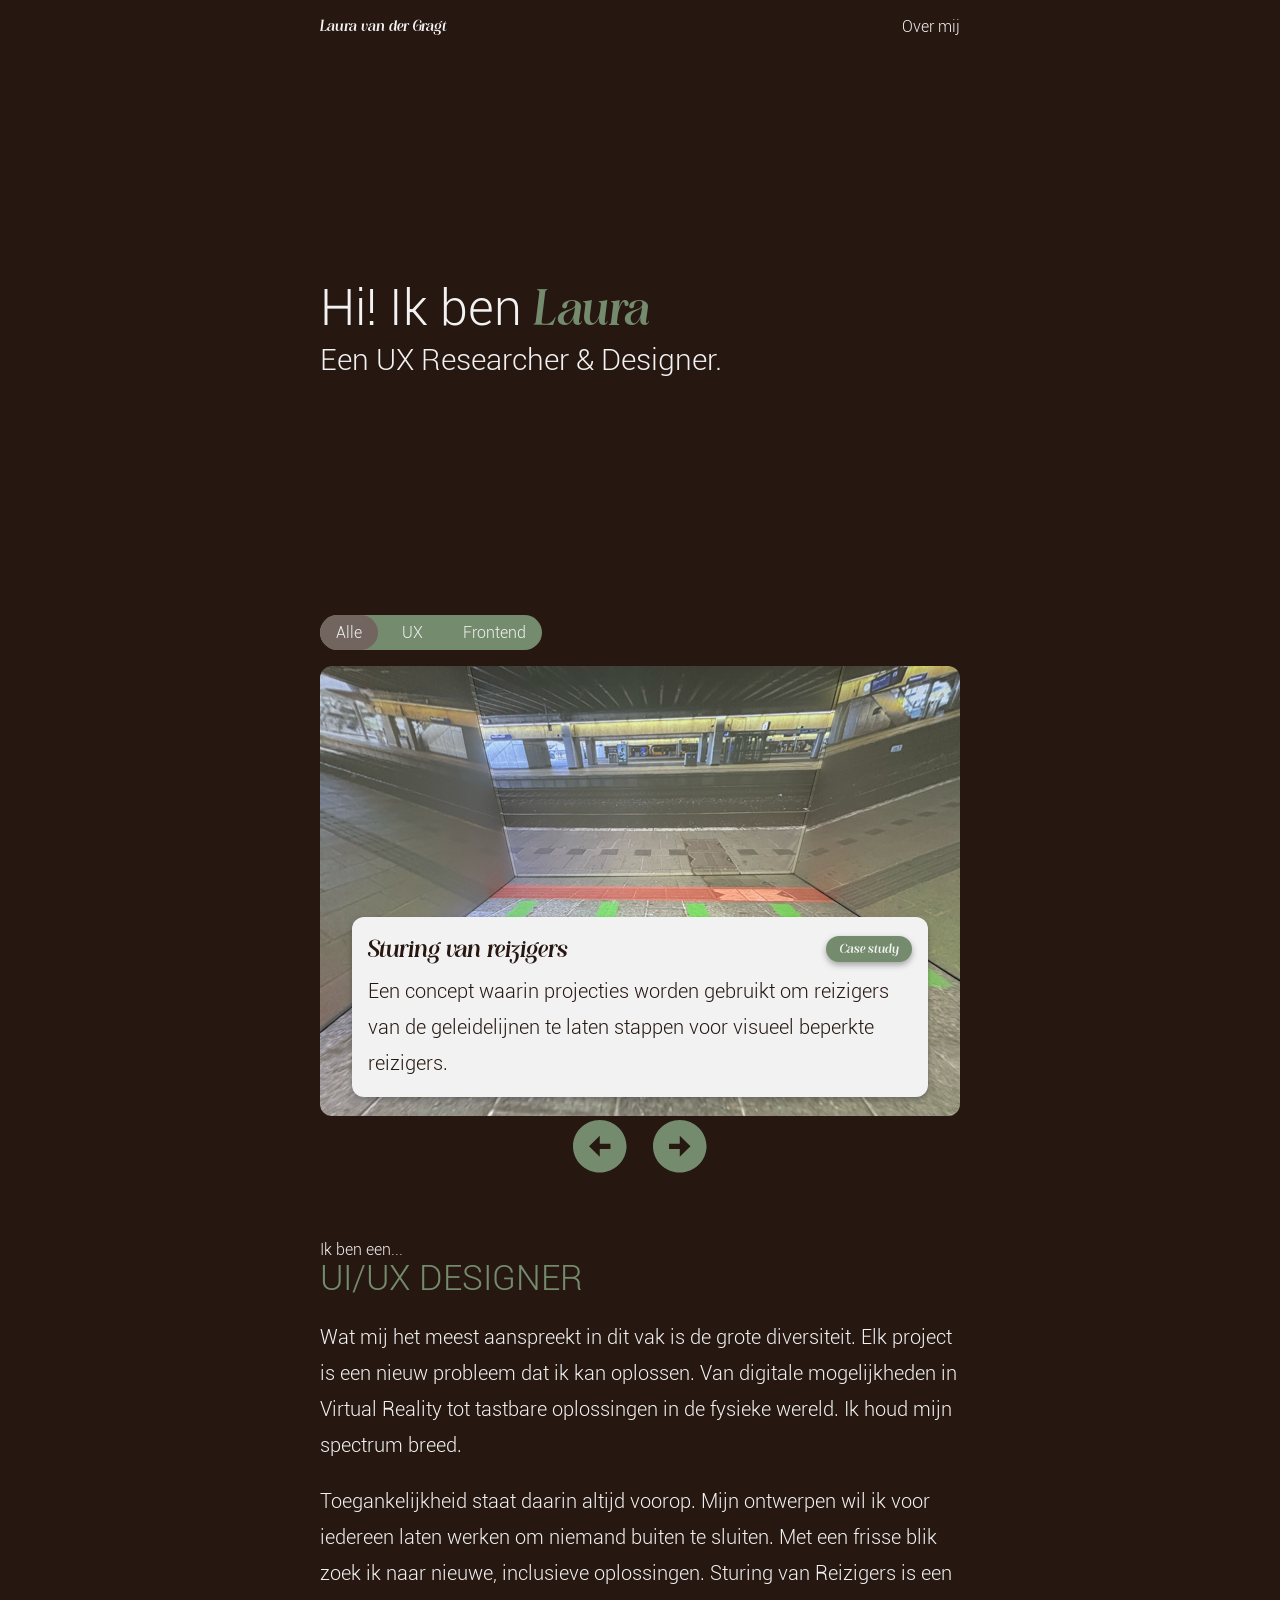
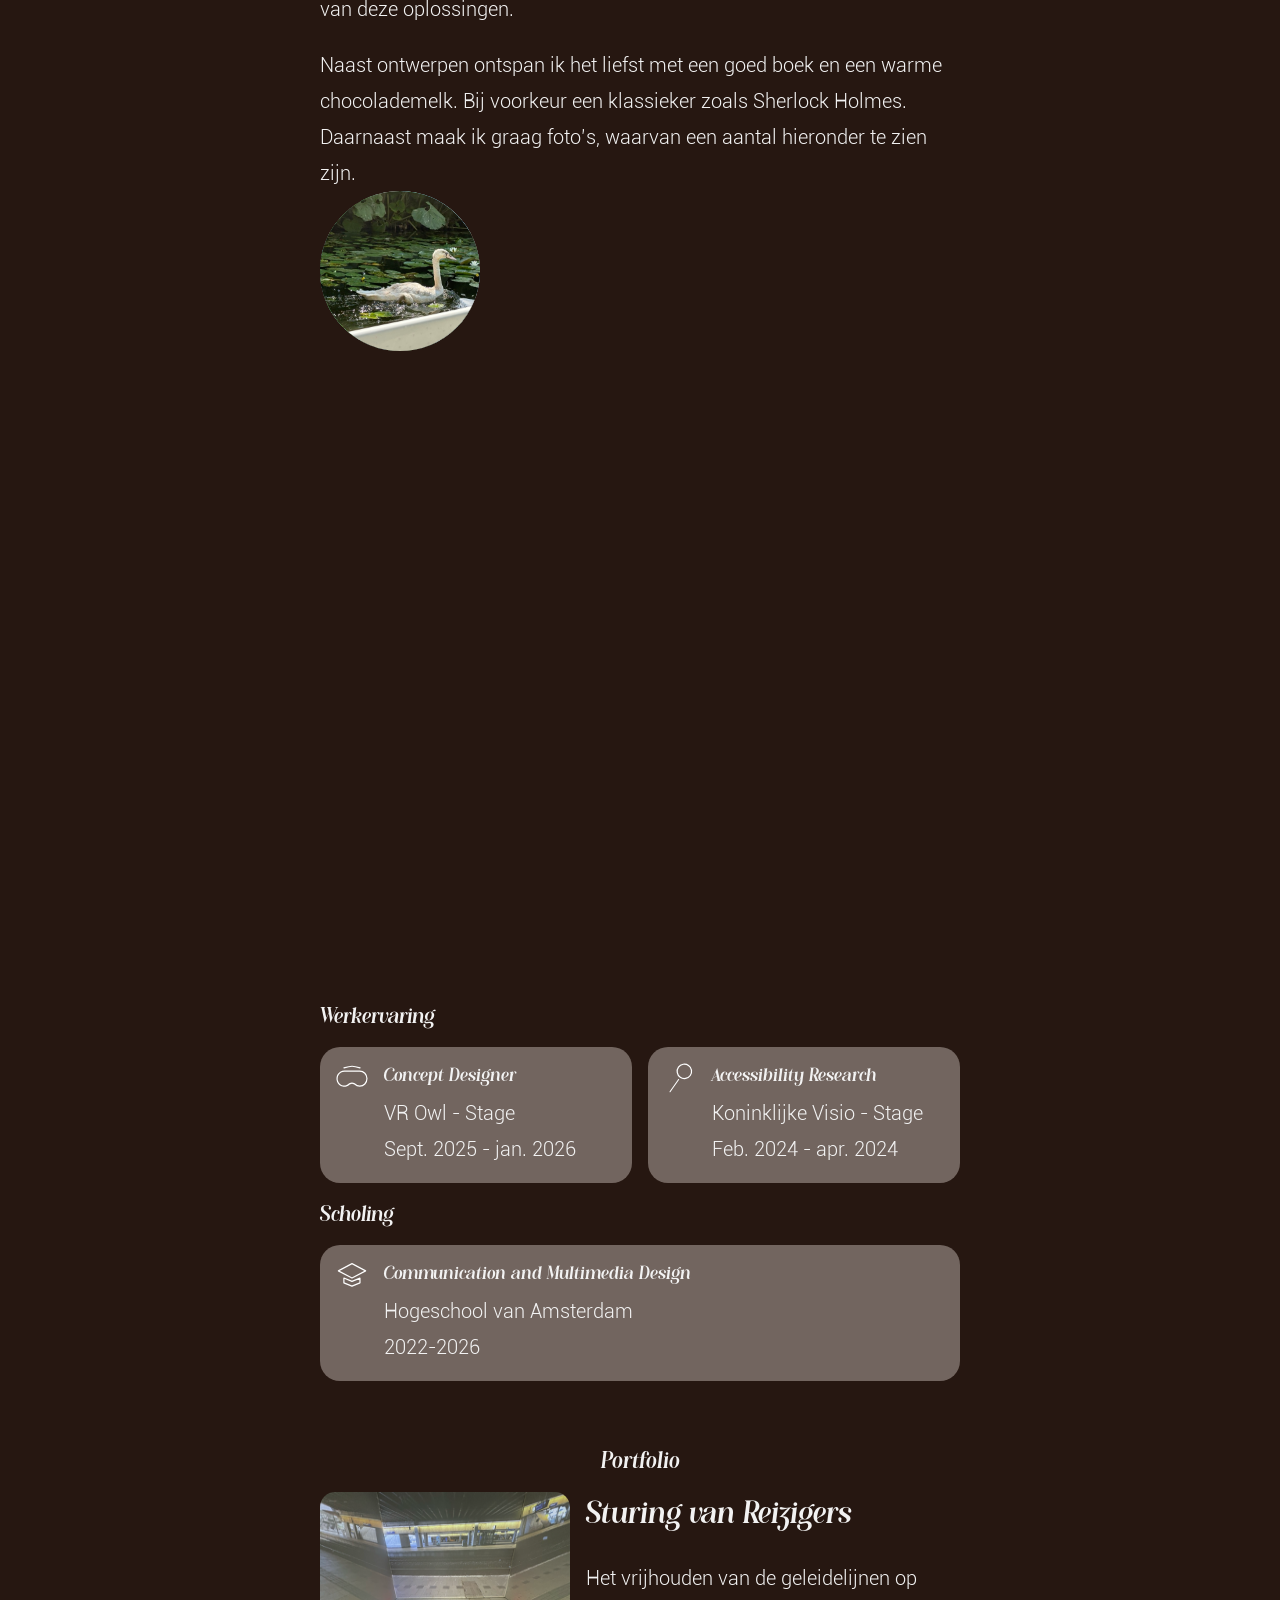
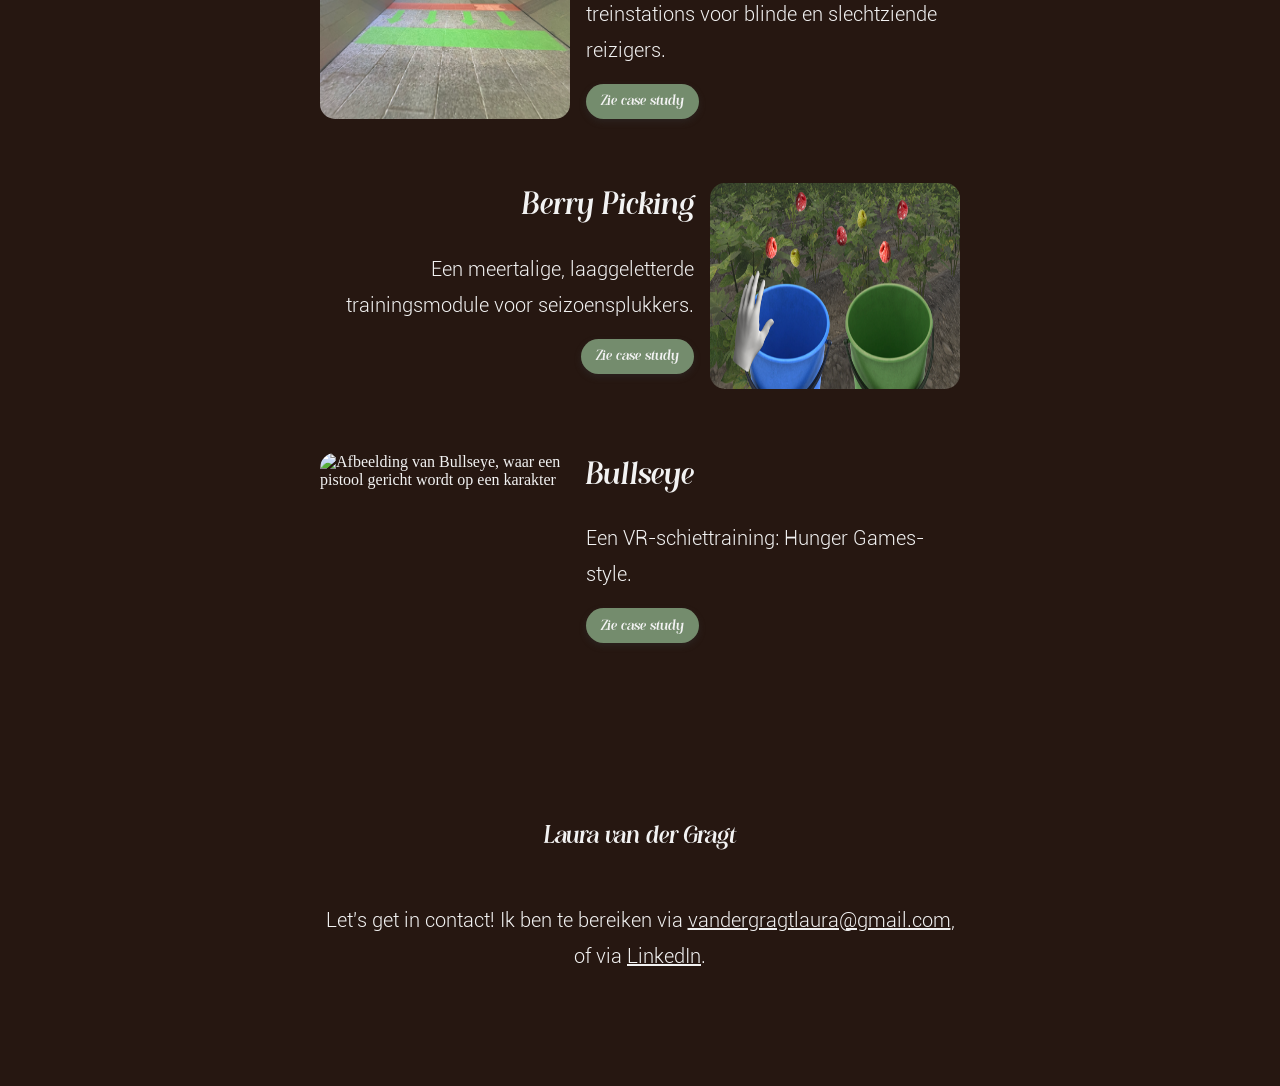
==== commit 5b3003c4: "photo sizes" ====
--- a/index.html
+++ b/index.html
@@ -162,31 +162,31 @@
             <h2>Portfolio</h2>
 
             <section class="portfolioproject">
-                <img src="./img/sturing-1.png" alt="">
+                <img src="./img/sturing-1.png" alt="Afbeelding van de simulatie van Utrecht Centraal in het Immersive Lab">
                 <section>
                     <h3>Sturing van Reizigers</h3>
                     <p>Het vrijhouden van de geleidelijnen op treinstations voor blinde en slechtziende reizigers.</p>
-                    <a href="./html/sturing.html" class="button-container">Lees de case study hier</a>
+                    <a href="./html/sturing.html" class="button-container">Zie case study</a>
                 </section>
                 
             </section>
 
             <section class="portfolioproject">
-                <img src="./img/berrypicking-2.png" alt="">
+                <img src="./img/berrypicking-2.png" alt="Afbeelding van de case study. Bessen worden geplukt in VR">
                 <section>
                     <h3>Berry Picking</h3>
                     <p>Een meertalige, laaggeletterde trainingsmodule voor seizoensplukkers.</p>
-                    <a href="./html/berrypicking.html" class="button-container">Lees de case study hier</a>
+                    <a href="./html/berrypicking.html" class="button-container">Zie case study</a>
                 </section>
                 
             </section>
 
             <section class="portfolioproject">
-                <img src="./img/Bullseye/Erika-shot.png" alt="">
+                <img src="./img/Bullseye/Erika-shot.png" alt="Afbeelding van Bullseye, waar een pistool gericht wordt op een karakter">
                 <section>
                     <h3>Bullseye</h3>
                     <p>Een VR-schiettraining: Hunger Games-style.</p>
-                    <a href="./html/bullseye.html" class="button-container">Lees de case study hier</a>
+                    <a href="./html/bullseye.html" class="button-container">Zie case study</a>
                 </section>
                 
             </section>
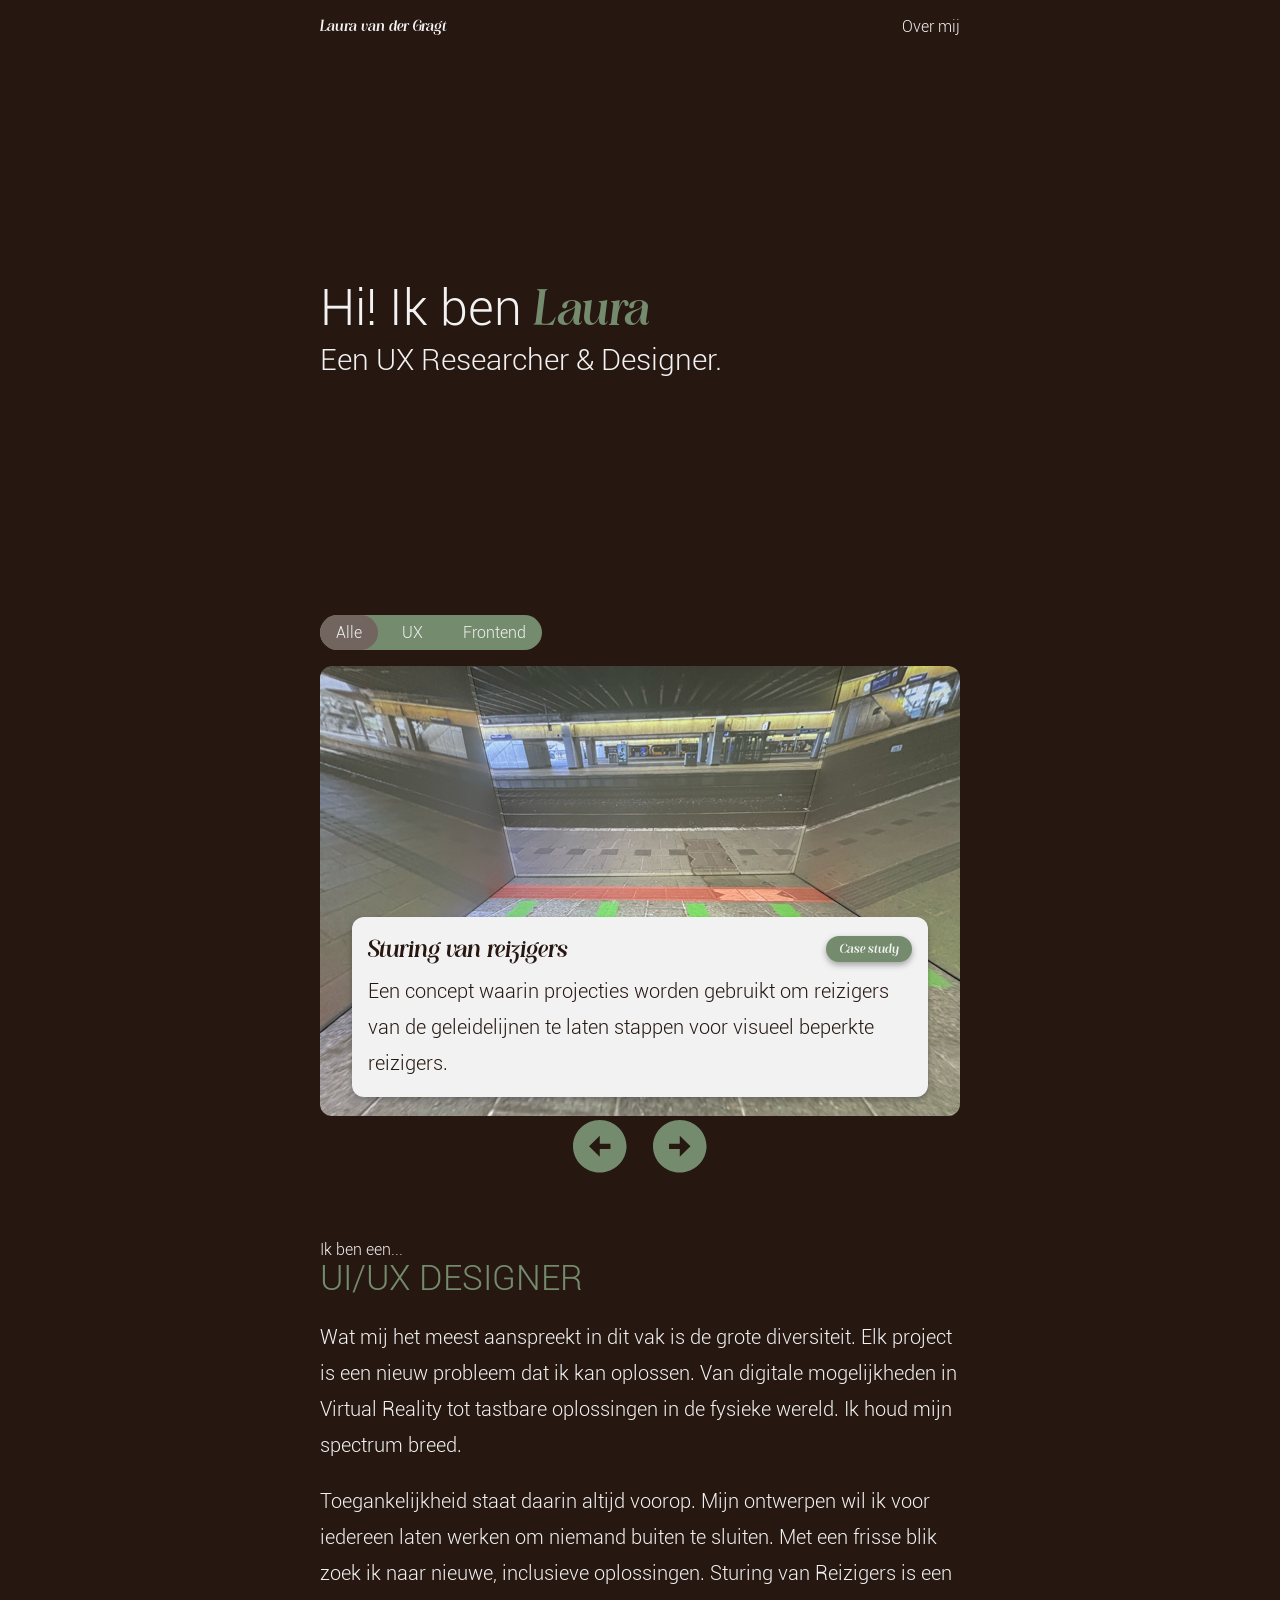
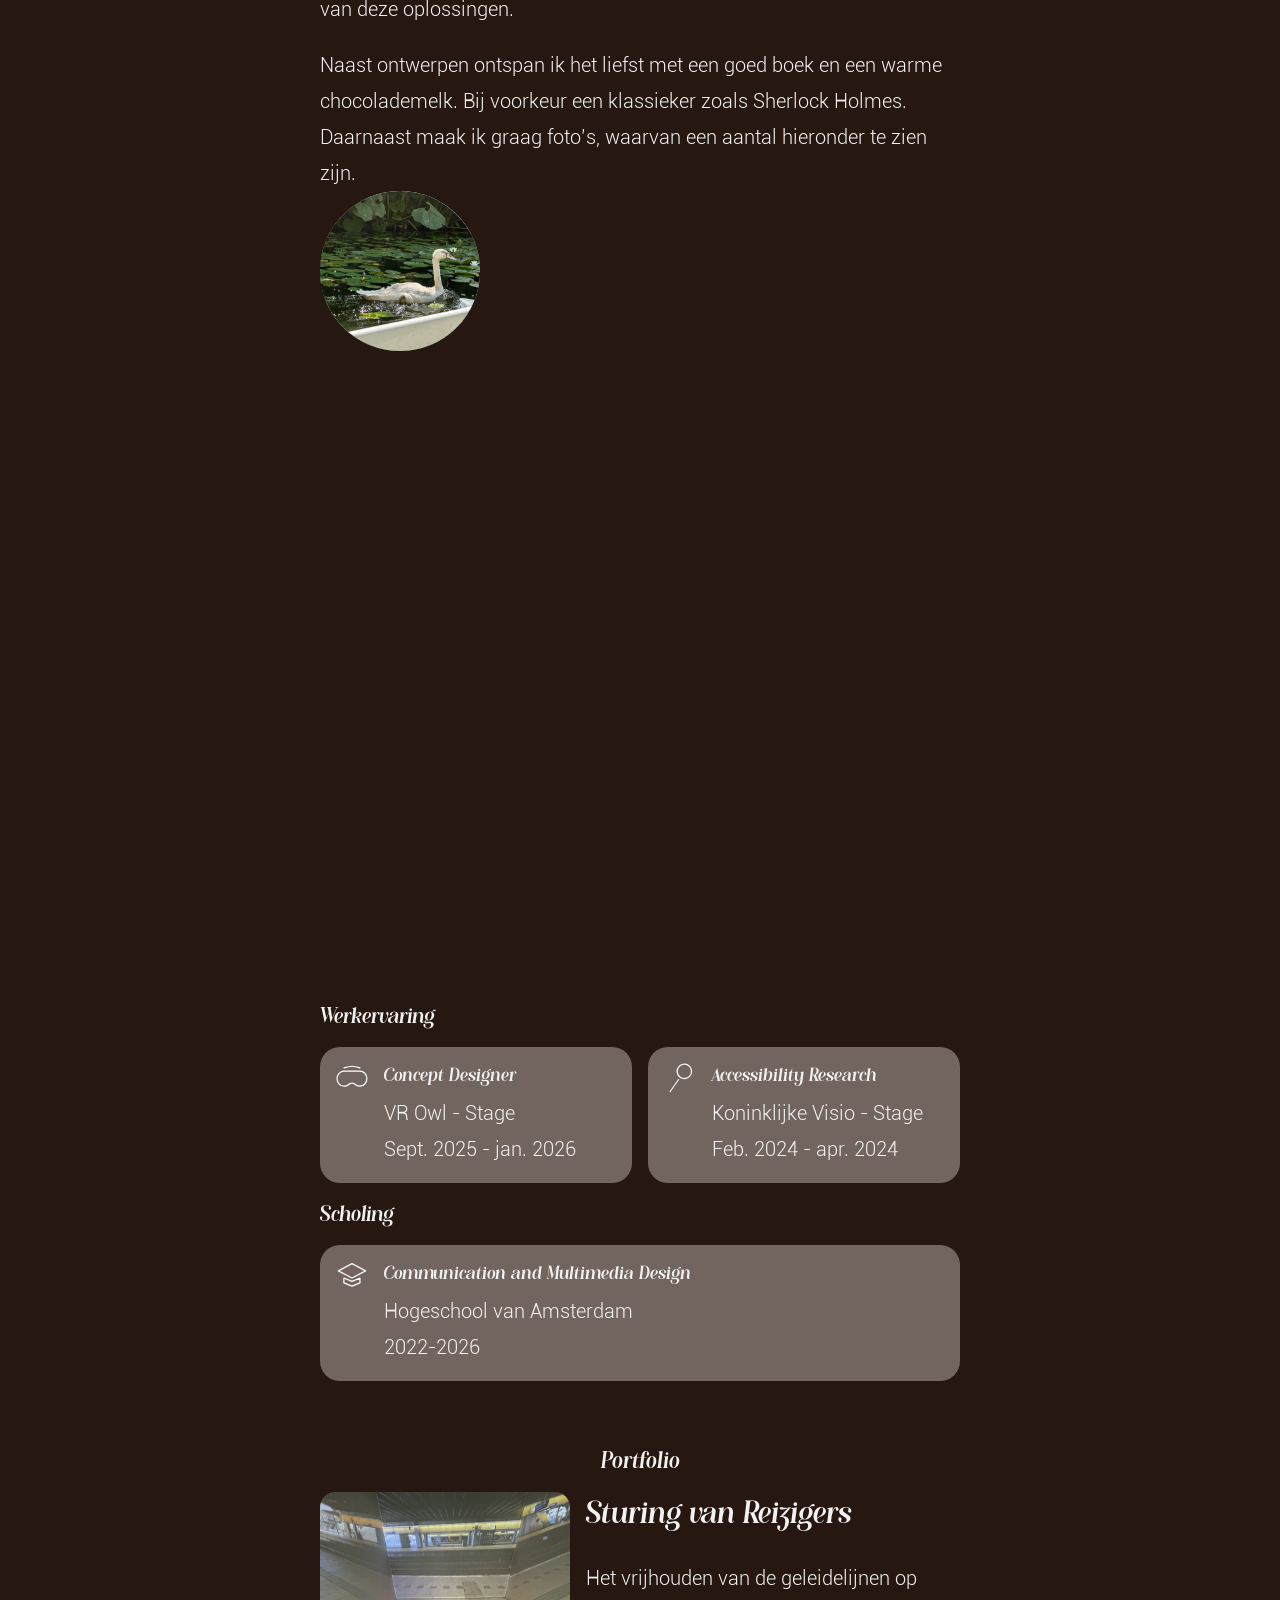
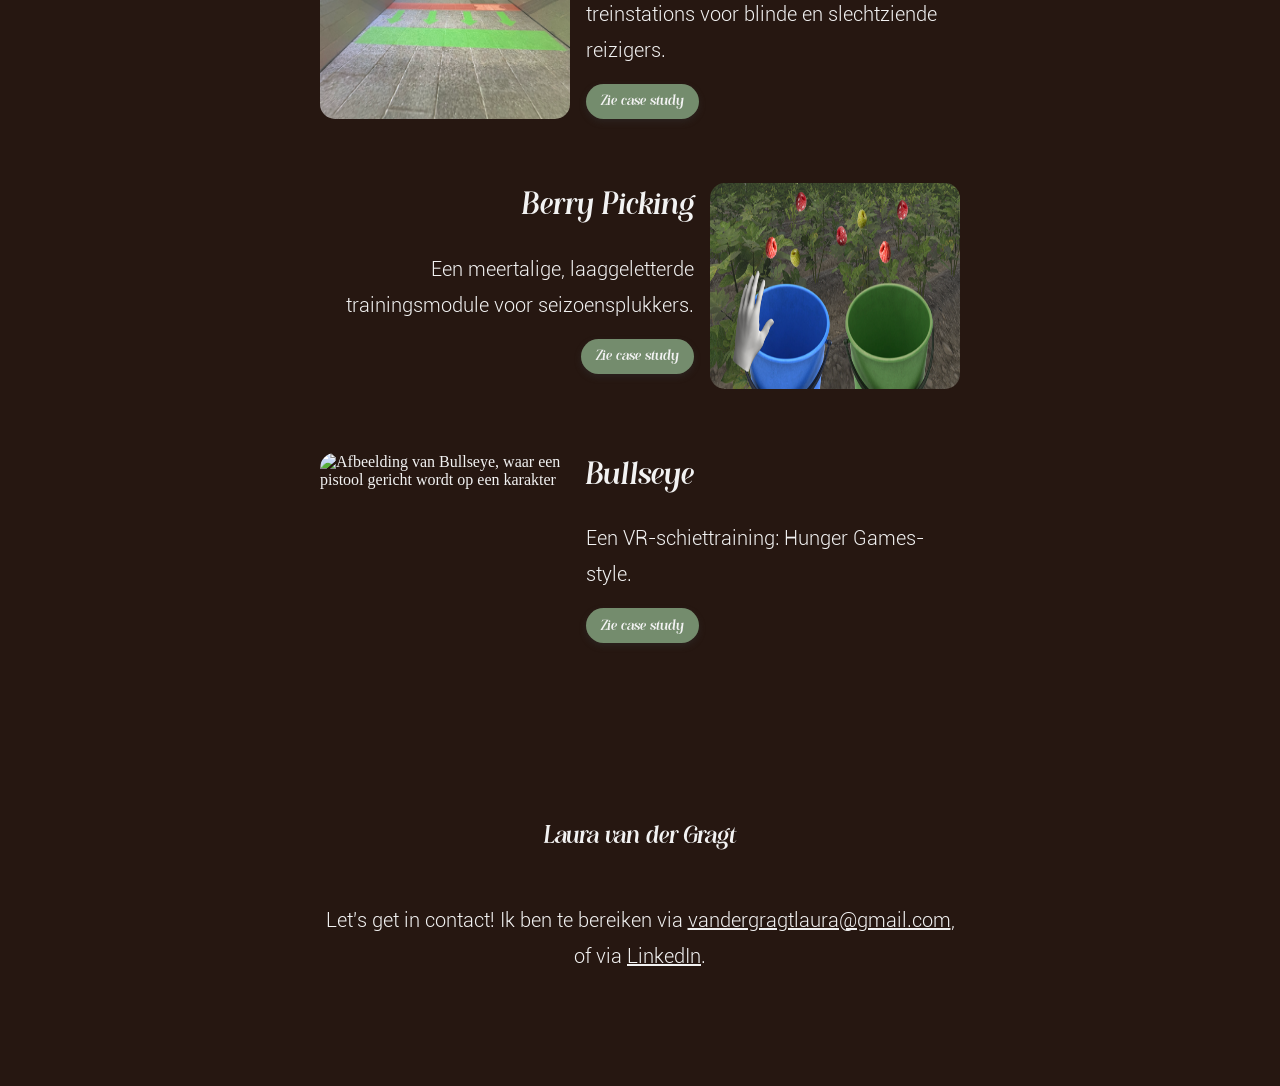
==== commit 3cdf4649: "Update index.html" ====
--- a/index.html
+++ b/index.html
@@ -119,12 +119,12 @@
             <p>Naast ontwerpen ontspan ik het liefst met een goed boek en een warme chocolademelk. Bij voorkeur een klassieker zoals Sherlock Holmes. Daarnaast maak ik graag foto’s, waarvan een aantal hieronder te zien zijn.</p>
             
             <section class="aboutphoto">
-                <img src="./img/about-photos/6R4A8040 2.JPG" alt="">
-                <img src="./img/about-photos/4676ab21-da61-4641-99f3-21b4b6122772.JPG" alt="">
-                <img src="./img/about-photos/6R4A8093 2.JPG" alt="">
-                <img src="./img/about-photos/IMG_2892.jpeg" alt="">
-                <img src="./img/about-photos/6R4A8136 2.JPG" alt="">
-                <img src="./img/about-photos/IMG_2188.jpeg" alt="">
+                <img src="./img/about-photos/6R4A8040 2.jpeg" alt="Persoonlijke foto met groen op de achtergrond">
+                <img src="./img/about-photos/4676ab21-da61-4641-99f3-21b4b6122772.JPG" alt="Foto van de zee bij zonsondergang">
+                <img src="./img/about-photos/6R4A8093 2.jpeg" alt="Persoonlijke foto, omhoog kijkend naar groen">
+                <img src="./img/about-photos/IMG_2892.jpeg" alt="Foto van een kat die naar rechts kijkt, licht valt op hem">
+                <img src="./img/about-photos/6R4A8136 2.jpeg" alt="Persoonlijke foto in de stad met groen op de achtergrond.">
+                <img src="./img/about-photos/IMG_2188.jpeg" alt="Foto van een zwaan, gemaakt vanuit een boot">
             </section>
 
             <section>
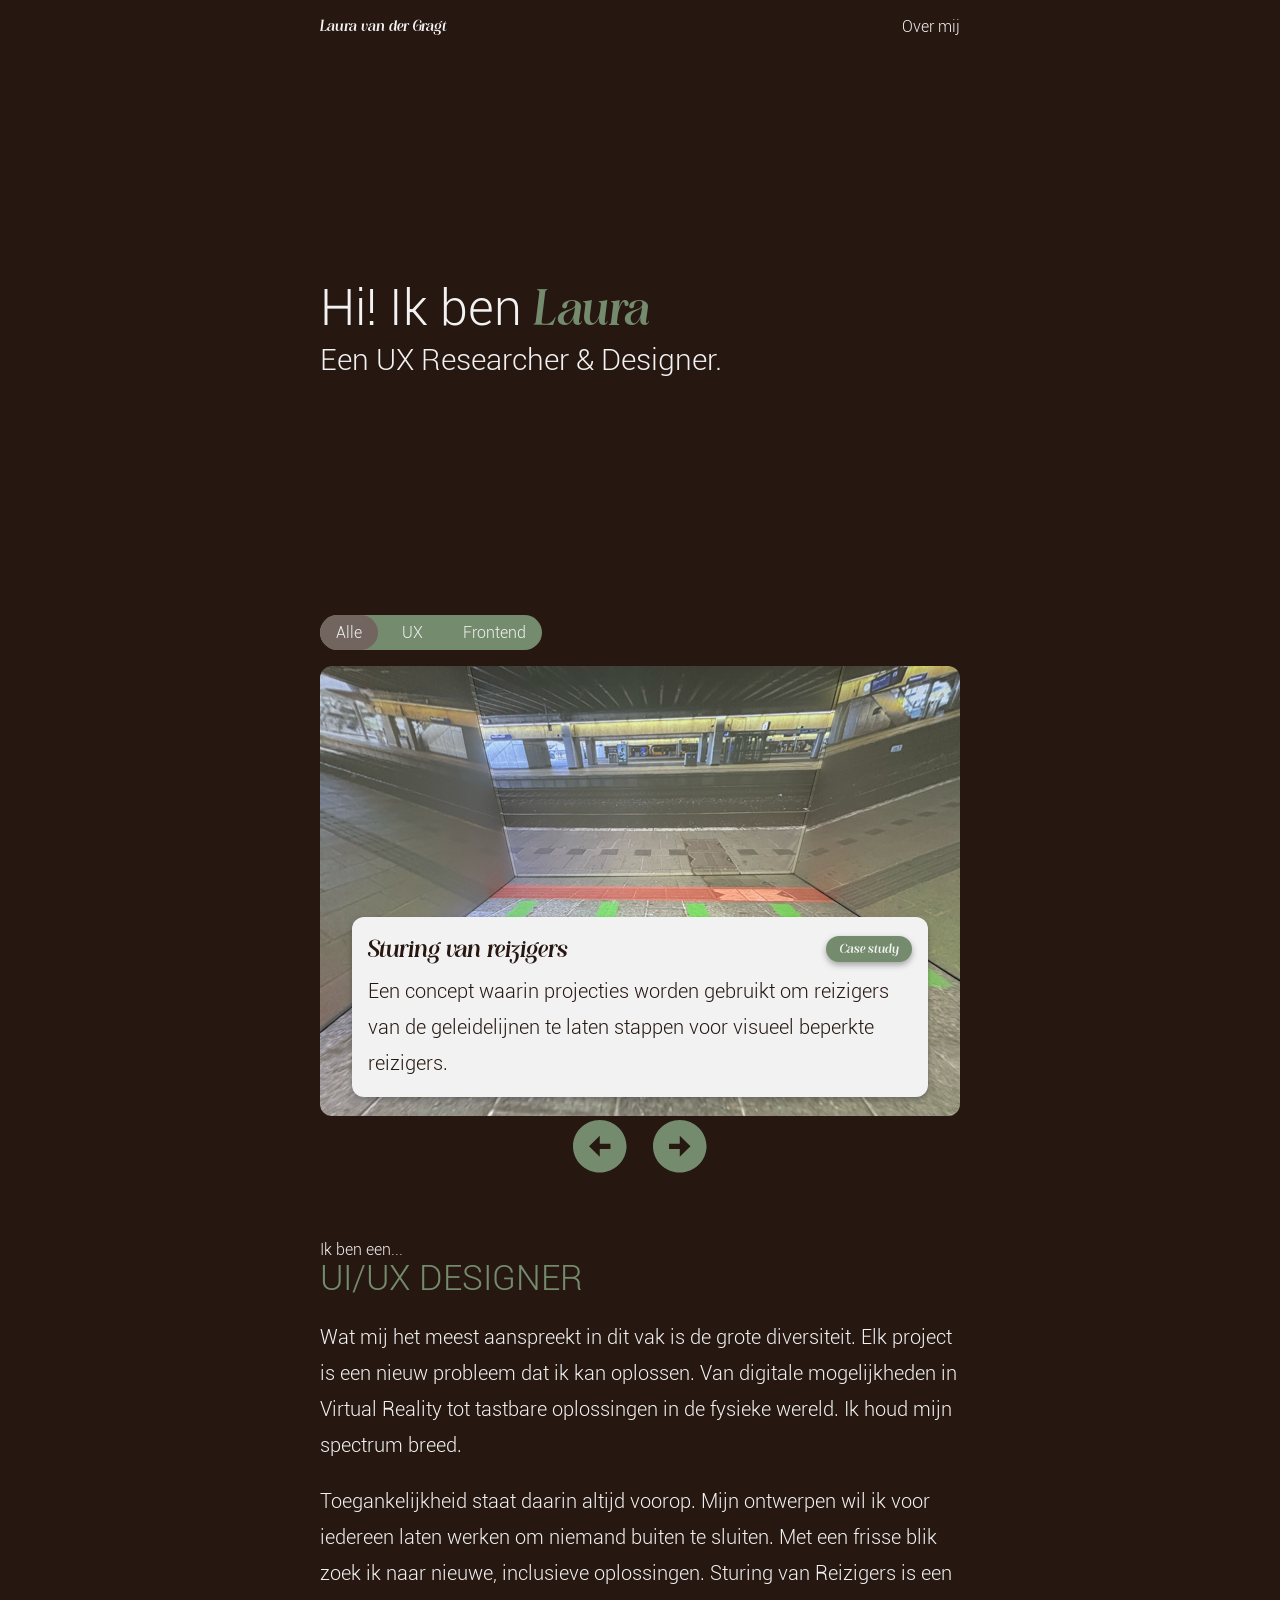
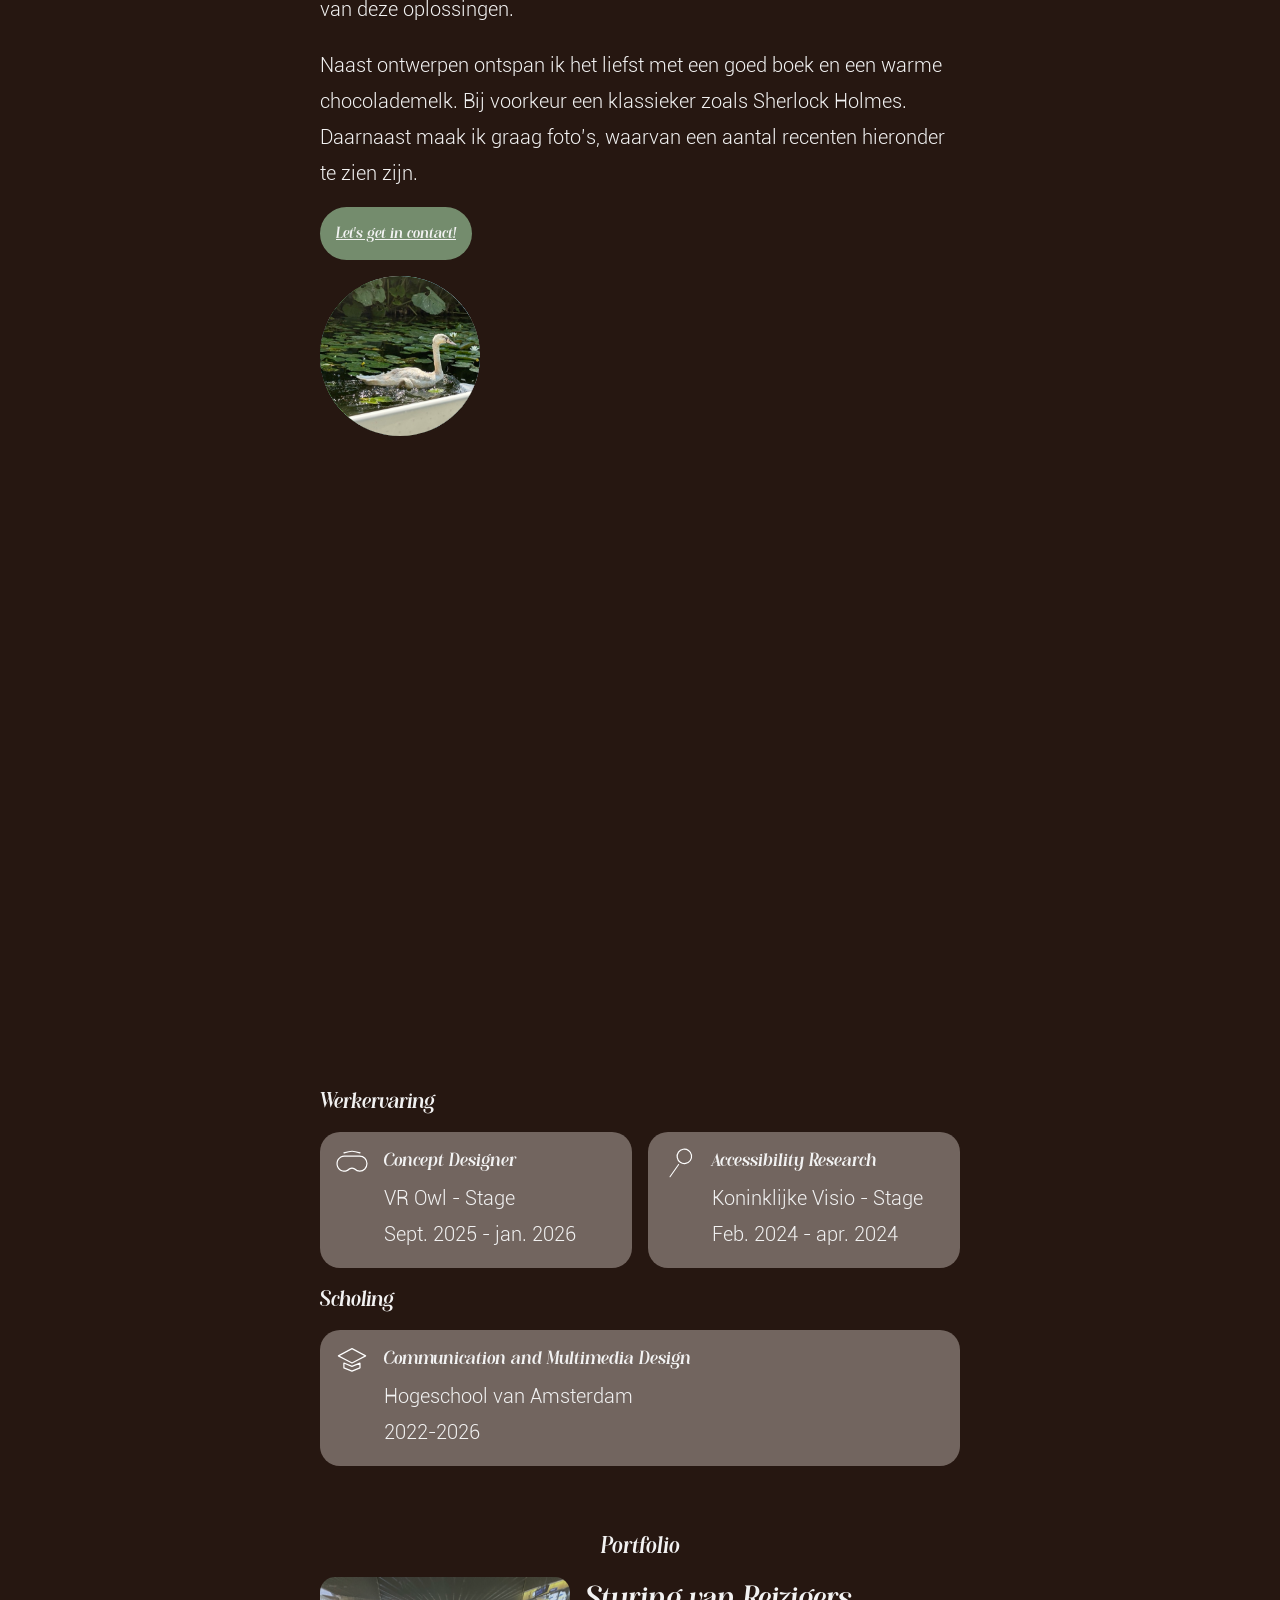
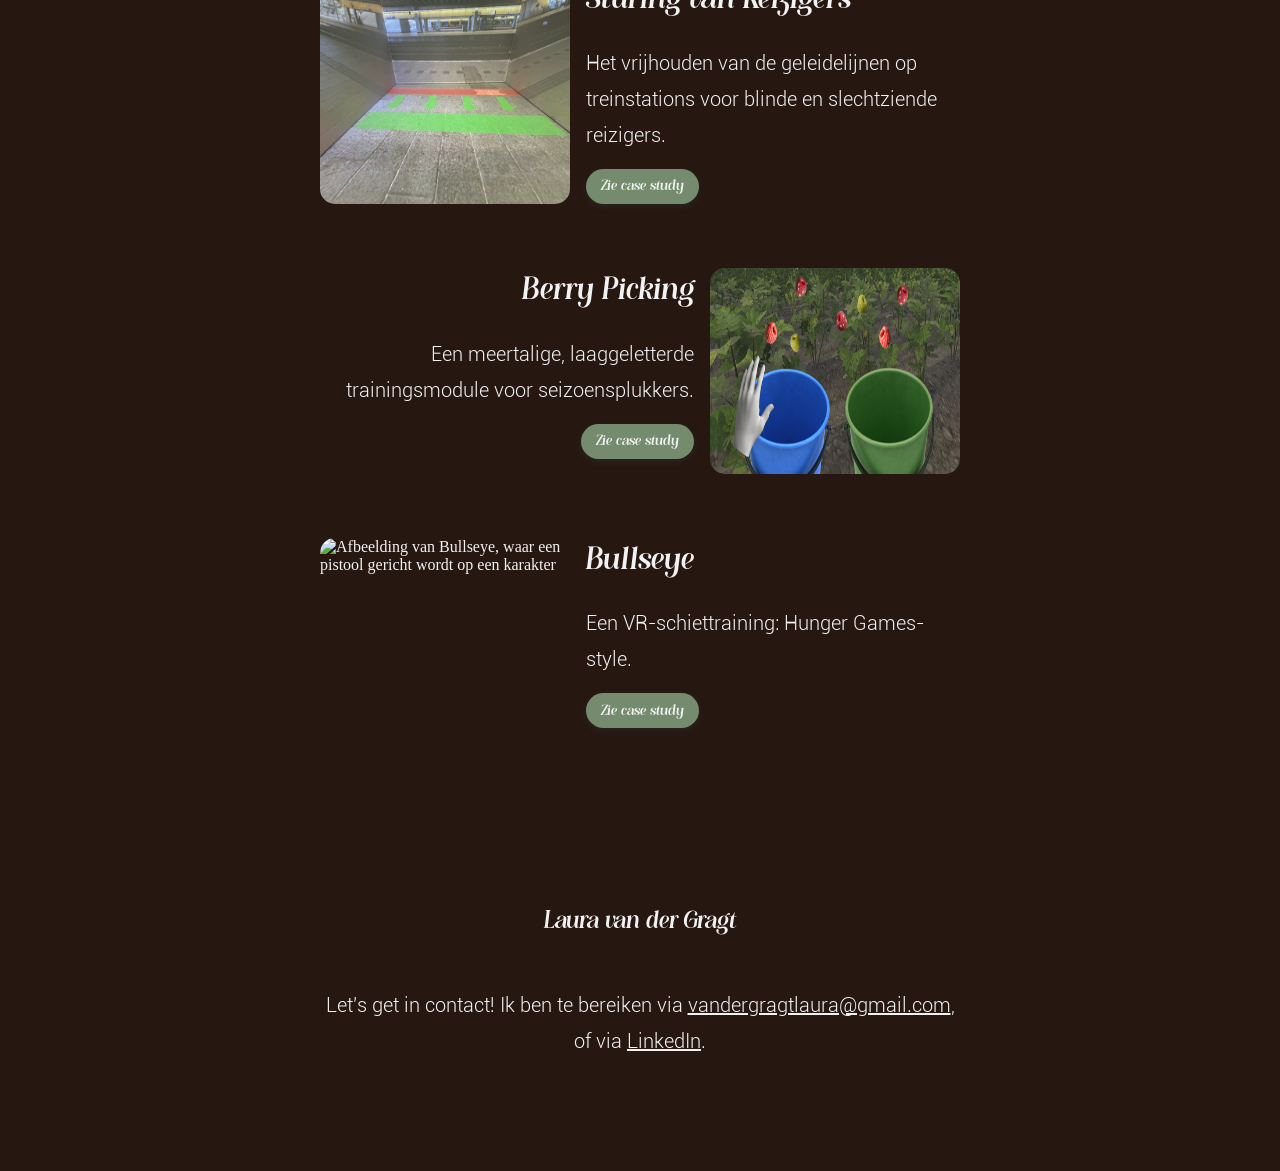
==== commit c094cf9c: "button" ====
--- a/index.html
+++ b/index.html
@@ -116,8 +116,9 @@
 
             <p>Wat mij het meest aanspreekt in dit vak is de grote diversiteit. Elk project is een nieuw probleem dat ik kan oplossen. Van digitale mogelijkheden in Virtual Reality tot tastbare oplossingen in de fysieke wereld. Ik houd mijn spectrum breed. </p>
             <p>Toegankelijkheid staat daarin altijd voorop. Mijn ontwerpen wil ik voor iedereen laten werken om niemand buiten te sluiten. Met een frisse blik zoek ik naar nieuwe, inclusieve oplossingen. Sturing van Reizigers is een van deze oplossingen. </p>
-            <p>Naast ontwerpen ontspan ik het liefst met een goed boek en een warme chocolademelk. Bij voorkeur een klassieker zoals Sherlock Holmes. Daarnaast maak ik graag foto’s, waarvan een aantal hieronder te zien zijn.</p>
-            
+            <p>Naast ontwerpen ontspan ik het liefst met een goed boek en een warme chocolademelk. Bij voorkeur een klassieker zoals Sherlock Holmes. Daarnaast maak ik graag foto’s, waarvan een aantal recenten hieronder te zien zijn.</p>
+            <a class="contactknop" href= "mailto: vandergragtlaura@gmail.com"> Let's get in contact!</a>
+
             <section class="aboutphoto">
                 <img src="./img/about-photos/6R4A8040 2.jpeg" alt="Persoonlijke foto met groen op de achtergrond">
                 <img src="./img/about-photos/4676ab21-da61-4641-99f3-21b4b6122772.JPG" alt="Foto van de zee bij zonsondergang">
--- a/css/style.css
+++ b/css/style.css
@@ -10,11 +10,9 @@
 
 :root {
     --header-color: #F2F2F2;
-    --header-hover: #;
     --highlight: #748C6D;
 
     --main-color: #F2F2F2;
-    --main-hover: #;
     
     --background-color: #261711;
 
@@ -22,6 +20,10 @@
 
     --figcaption-a:#748C6D;
     --figcaption-a-hover: #72655F;
+
+    --contact-background: #748C6D;
+    --contact-text: #F2F2F2;
+    --contact-background-hover: #72655F;
 
 }
 
@@ -168,6 +170,17 @@
     
     filter:
     drop-shadow(0 3px 3px #3333336a);
+
+    transition: .2s ease;
+
+    cursor: pointer;
+
+
+}
+
+.button-container:hover {
+    background-color: var(--figcaption-a-hover);
+
 }
 
 
@@ -235,6 +248,28 @@
 }
 
 
+.contactknop {
+    font-family: "Montella";
+
+    display: inline-block;
+    
+    margin: 1em 0;
+    padding: 1em;
+    border-radius: 36px;
+
+    color: var(--contact-text);
+    background-color: var(--contact-background);
+
+    transition: .2s ease;
+}
+
+.contactknop:hover {
+   background-color: var(--contact-background-hover); 
+
+   /* transition: .2s linear; */
+}
+
+
 
 
 
--- a/css/index.css
+++ b/css/index.css
@@ -6,6 +6,8 @@
     --widget-selected: #72655F;
     --widget-selected-text: #F2F2F2;
     --widget-not-selected: transparent;
+
+    --widget-hover: #655853;
 
     --headings-inner: #748C6D;
     
@@ -125,7 +127,18 @@
     font-size: 1em;
 
     font-family: "BodoniXT";
+
+    transition: .2s ease;
+
+    cursor: pointer;
     
+}
+
+.widget-option:hover {
+    background-color: var(--widget-hover);
+    border-radius: 30px;
+
+    height:fit-content;
 }
 
 .widget-option.selected {
@@ -423,8 +436,6 @@
 }
 
 
-
-
 @media screen and (min-width: 1100px) {
     .project-slide h3 {
         font-size: 25px;
@@ -488,6 +499,13 @@
 
 }
 
+@media screen and (min-width: 2000px) {
+    .aboutphoto img {
+        width: 18em;
+    }
+    
+}
+
 
 
 
